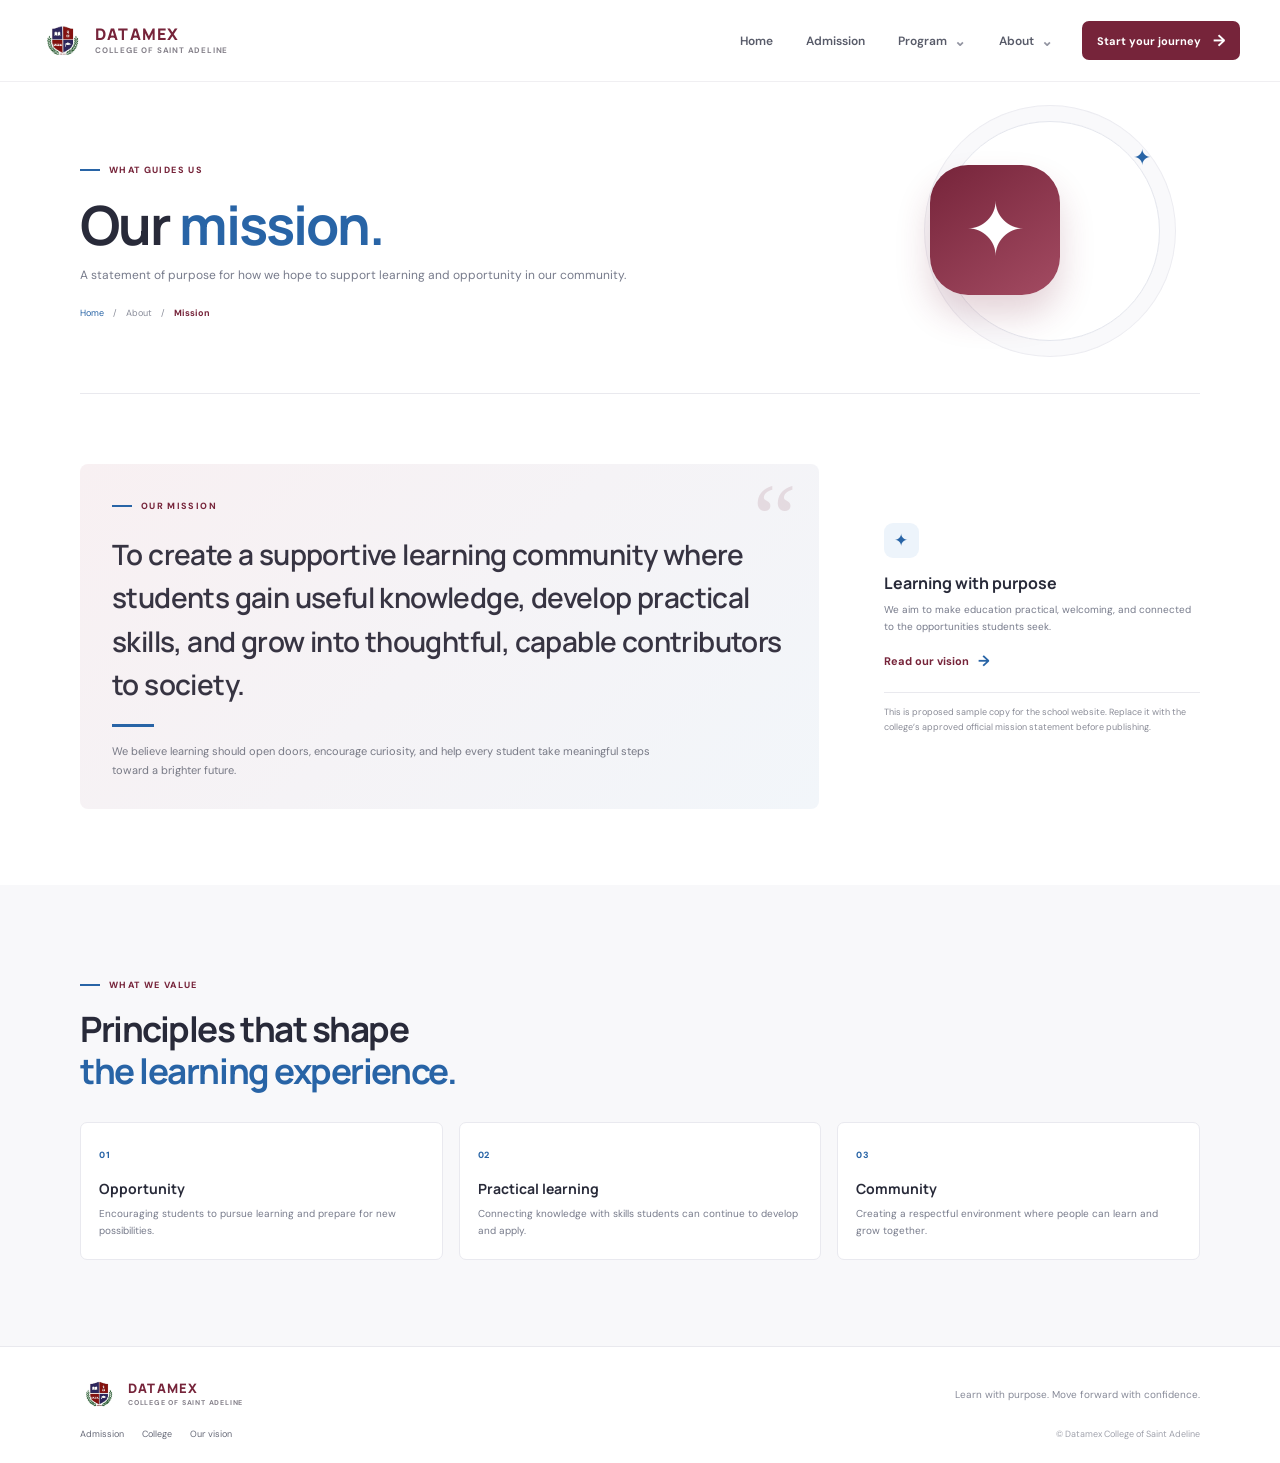
==== about-mission.html @ f723799e "Add initial website structure and navigation functionality" ====
<!DOCTYPE html>
<html lang="en">

<head>
  <meta charset="UTF-8">
  <meta name="viewport" content="width=device-width, initial-scale=1.0">
  <meta name="theme-color" content="#76243a">
  <meta name="description" content="Read the mission of Datamex College of Saint Adeline.">
  <title>Our Mission | Datamex College of Saint Adeline</title>
  <link rel="stylesheet" href="assets/css/style.css">
  <script src="assets/js/script.js" defer></script>
</head>

<body data-page="mission">
  <a class="skip-link" href="#main">Skip to content</a>
  <header class="site-header">
    <div class="nav-wrap">
      <a class="brand" href="index.html" aria-label="Datamex College of Saint Adeline home"><img class="brand-logo"
          src="images/datamex-school-logo.png" alt=""><span
          class="brand-copy"><strong>DATAMEX</strong><small>COLLEGE OF SAINT ADELINE</small></span></a>
      <button class="menu-toggle" type="button" aria-expanded="false" aria-controls="primary-navigation"
        aria-label="Open navigation"><span></span><span></span><span></span></button>
      <nav class="primary-navigation" id="primary-navigation" aria-label="Main navigation">
        <a class="nav-item" data-nav="home" href="index.html">Home</a><a class="nav-item" data-nav="admission"
          href="admission.html">Admission</a>
        <div class="nav-dropdown"><button class="nav-item dropdown-toggle" type="button" aria-expanded="false"
            aria-controls="program-menu">Program <span class="caret">⌄</span></button>
          <div class="dropdown-menu" id="program-menu"><a data-nav="college" href="program-college.html">College</a><a
              data-nav="shs" href="program-shs.html">Senior High School</a></div>
        </div>
        <div class="nav-dropdown"><button class="nav-item dropdown-toggle" type="button" aria-expanded="false"
            aria-controls="about-menu">About <span class="caret">⌄</span></button>
          <div class="dropdown-menu" id="about-menu"><a data-nav="mission" href="about-mission.html">Mission</a><a
              data-nav="vision" href="about-vision.html">Vision</a></div>
        </div>
        <a class="nav-cta" href="admission.html">Start your journey <span>→</span></a>
      </nav>
    </div>
  </header>
  <main id="main">
    <section class="page-hero page-width">
      <div class="page-hero-copy"><span class="eyebrow"><span class="eyebrow-line"></span> WHAT GUIDES US</span>
        <h1>Our <span>mission.</span></h1>
        <p>A statement of purpose for how we hope to support learning and opportunity in our community.</p>
        <div class="breadcrumb"><a
            href="index.html">Home</a><span>/</span><span>About</span><span>/</span><strong>Mission</strong></div>
      </div>
      <div class="page-hero-art mission-art" aria-hidden="true">
        <div class="art-ring"></div>
        <div class="mission-symbol">✦</div><i>✦</i>
      </div>
    </section>
    <section class="page-width statement-section">
      <div class="statement-card"><span class="statement-mark">“</span><span class="eyebrow"><span
            class="eyebrow-line"></span> OUR MISSION</span>
        <h2>To create a supportive learning community where students gain useful knowledge, develop practical skills,
          and grow into thoughtful, capable contributors to society.</h2>
        <div class="statement-rule"></div>
        <p>We believe learning should open doors, encourage curiosity, and help every student take meaningful steps
          toward a brighter future.</p>
      </div>
      <div class="statement-aside"><span class="aside-icon">✦</span>
        <h3>Learning with purpose</h3>
        <p>We aim to make education practical, welcoming, and connected to the opportunities students seek.</p><a
          class="text-link" href="about-vision.html">Read our vision <span>→</span></a>
        <p class="editor-note">This is proposed sample copy for the school website. Replace it with the college’s
          approved official mission statement before publishing.</p>
      </div>
    </section>
    <section class="values-section">
      <div class="page-width section-space">
        <div class="content-heading"><span class="eyebrow"><span class="eyebrow-line"></span> WHAT WE VALUE</span>
          <h2>Principles that shape<br><span>the learning experience.</span></h2>
        </div>
        <div class="values-grid">
          <article><span>01</span>
            <h3>Opportunity</h3>
            <p>Encouraging students to pursue learning and prepare for new possibilities.</p>
          </article>
          <article><span>02</span>
            <h3>Practical learning</h3>
            <p>Connecting knowledge with skills students can continue to develop and apply.</p>
          </article>
          <article><span>03</span>
            <h3>Community</h3>
            <p>Creating a respectful environment where people can learn and grow together.</p>
          </article>
        </div>
      </div>
    </section>
  </main>
  <footer class="site-footer">
    <div class="footer-inner page-width"><a class="brand footer-brand" href="index.html"><img class="brand-logo"
          src="images/datamex-school-logo.png" alt=""><span
          class="brand-copy"><strong>DATAMEX</strong><small>COLLEGE OF SAINT ADELINE</small></span></a>
      <p>Learn with purpose. Move forward with confidence.</p>
      <div class="footer-links"><a href="admission.html">Admission</a><a href="program-college.html">College</a><a
          href="about-vision.html">Our vision</a></div><small class="copyright">© <span data-current-year></span>
        Datamex College of Saint Adeline</small>
    </div>
  </footer>
</body>

</html>
---- assets/css/style.css ----
@import url('https://fonts.googleapis.com/css2?family=DM+Sans:wght@400;500;600;700&family=Manrope:wght@400;500;600;700;800&display=swap');

:root {
  --maroon: #76243a;
  --maroon-dark: #551a2b;
  --maroon-light: #f7edf0;
  --blue: #2864a6;
  --blue-dark: #1c4d81;
  --blue-light: #edf4fb;
  --ink: #282a39;
  --muted: #777b8b;
  --paper: #fff;
  --canvas: #f8f8fa;
  --line: #e9e9ee;
  --page-width: 1120px;
}

* { box-sizing: border-box; }
html { scroll-behavior: smooth; }
body { margin: 0; background: var(--paper); color: var(--ink); font-family: 'DM Sans', 'Segoe UI', sans-serif; font-size: 15px; -webkit-font-smoothing: antialiased; }
a { color: inherit; text-decoration: none; }
button { font: inherit; }
.page-width { width: min(var(--page-width), calc(100% - 64px)); margin-inline: auto; }
.skip-link { position: absolute; z-index: 20; top: 10px; left: 10px; padding: 10px 14px; transform: translateY(-150%); border-radius: 6px; background: #fff; color: var(--maroon); }
.skip-link:focus { transform: translateY(0); }

.site-header { position: relative; z-index: 10; height: 82px; border-bottom: 1px solid #f0eff2; background: #fff; }
.nav-wrap { display: flex; width: min(1200px, calc(100% - 64px)); height: 100%; align-items: center; justify-content: space-between; margin: 0 auto; }
.brand { display: inline-flex; flex: 0 0 auto; align-items: center; gap: 10px; }
.brand-logo { display: block; width: 45px; height: 45px; flex: 0 0 auto; border-radius: 50%; object-fit: contain; }
.brand-mark { display: grid; width: 40px; height: 40px; place-items: center; border-radius: 12px 12px 12px 4px; background: var(--maroon); color: #fff; font-family: 'Manrope', sans-serif; font-size: 23px; font-weight: 800; }
.brand-copy { display: grid; gap: 3px; color: var(--maroon); }
.brand-copy strong { font-family: 'Manrope', sans-serif; font-size: 16px; font-weight: 800; letter-spacing: 1.2px; line-height: 1; }
.brand-copy small { color: #85818a; font-size: 8px; font-weight: 700; letter-spacing: .8px; }
.primary-navigation { display: flex; height: 100%; align-items: center; gap: 7px; }
.nav-item { display: inline-flex; min-height: 40px; align-items: center; gap: 7px; padding: 0 13px; border: 0; border-radius: 7px; background: transparent; color: #585b69; font-size: 12px; font-weight: 600; cursor: pointer; }
.nav-item:hover, .nav-item.current { background: var(--maroon-light); color: var(--maroon); }
.nav-dropdown { position: relative; display: flex; height: 100%; align-items: center; }
.caret { color: #9294a1; font-size: 14px; transition: transform .18s ease; }
.nav-dropdown.is-open .caret { transform: rotate(180deg); }
.dropdown-menu { position: absolute; top: calc(100% - 9px); left: 0; display: none; width: 205px; padding: 7px; border: 1px solid var(--line); border-radius: 9px; background: #fff; box-shadow: 0 14px 35px rgba(38, 35, 52, .13); }
.nav-dropdown.is-open .dropdown-menu { display: grid; }
.dropdown-menu a { padding: 11px 12px; border-radius: 6px; color: #555867; font-size: 12px; font-weight: 500; }
.dropdown-menu a:hover, .dropdown-menu a.current { background: var(--blue-light); color: var(--blue); }
.nav-cta { display: inline-flex; min-height: 39px; align-items: center; gap: 12px; margin-left: 9px; padding: 0 15px; border-radius: 7px; background: var(--maroon); color: #fff; font-size: 11px; font-weight: 700; transition: background .2s ease; }
.nav-cta:hover { background: var(--maroon-dark); }
.nav-cta span { font-size: 16px; }
.menu-toggle { display: none; }

.home-hero { position: relative; overflow: hidden; background: linear-gradient(110deg, #571b2c 0%, #702339 55%, #2864a6 150%); color: #fff; }
.hero-inner { position: relative; display: grid; min-height: 492px; grid-template-columns: 1.04fr .96fr; align-items: center; }
.hero-copy { position: relative; z-index: 2; padding: 58px 0 68px; }
.eyebrow { display: inline-flex; align-items: center; gap: 9px; color: var(--maroon); font-size: 9px; font-weight: 800; letter-spacing: 1.35px; }
.eyebrow-line { display: inline-block; width: 20px; height: 2px; background: var(--blue); }
.light-eyebrow { color: rgba(255,255,255,.8); }
.light-eyebrow .eyebrow-line { background: #d4a6b3; }
.hero-copy h1 { margin: 23px 0 16px; font-family: 'Manrope', sans-serif; font-size: clamp(44px, 6vw, 67px); font-weight: 700; letter-spacing: -3px; line-height: 1.04; }
.hero-copy h1 span { color: #c8dbee; }
.hero-copy > p { max-width: 450px; margin: 0; color: rgba(255,255,255,.77); font-size: 14px; line-height: 1.8; }
.hero-actions { display: flex; flex-wrap: wrap; gap: 11px; margin-top: 27px; }
.button { display: inline-flex; min-height: 44px; align-items: center; justify-content: center; gap: 10px; padding: 0 17px; border: 1px solid transparent; border-radius: 6px; font-size: 11px; font-weight: 700; transition: background .2s ease, border-color .2s ease, transform .2s ease; }
.button:hover { transform: translateY(-1px); }
.button span { font-size: 15px; }
.button-light { background: #fff; color: var(--maroon); }
.button-light:hover { background: #f5edf0; }
.button-outline { border-color: rgba(255,255,255,.45); color: #fff; }
.button-outline:hover { border-color: #fff; background: rgba(255,255,255,.08); }
.button-primary { background: var(--blue); color: #fff; }
.button-primary:hover { background: var(--blue-dark); }
.hero-footnote { display: flex; align-items: center; gap: 8px; margin-top: 38px; color: rgba(255,255,255,.64); font-size: 10px; }
.footnote-dot { width: 6px; height: 6px; border-radius: 50%; background: #a9cbe9; }
.hero-illustration { position: relative; display: flex; width: 100%; max-width: 550px; height: 380px; align-items: flex-end; justify-content: center; align-self: end; margin-left: auto; }
.hero-campus-illustration { display: block; width: 100%; height: 100%; max-height: none; border-radius: 12px; object-fit: cover; object-position: center bottom; }
.illustration-sun { position: absolute; top: 41px; right: 18%; width: 150px; height: 150px; border-radius: 50%; background: linear-gradient(145deg, #dce9f5, #92b7dc); box-shadow: 0 0 0 16px rgba(255,255,255,.06), 0 0 0 32px rgba(255,255,255,.035); }
.illustration-circle { position: absolute; top: 15px; right: 8%; width: 255px; height: 255px; border: 1px solid rgba(255,255,255,.23); border-radius: 50%; }
.illustration-star { position: absolute; z-index: 2; color: #dce9f5; }
.star-a { top: 51px; right: 8%; font-size: 22px; }
.star-b { top: 160px; right: 0; font-size: 29px; }
.illustration-building { position: absolute; z-index: 2; right: 11%; bottom: 38px; width: 290px; }
.building-roof { width: 0; height: 0; margin: 0 auto; border-right: 164px solid transparent; border-bottom: 80px solid #c5d8ea; border-left: 164px solid transparent; }
.building-body { display: grid; height: 135px; grid-template-columns: repeat(3, 1fr); gap: 16px; padding: 23px 30px 0; background: #f8f7f2; }
.building-body span { height: 50px; border: 5px solid #326493; border-bottom-width: 8px; background: #d6e5f1; }
.building-door { position: absolute; bottom: 0; left: calc(50% - 23px); width: 46px; height: 64px; border: 5px solid #76243a; border-bottom: 0; border-radius: 22px 22px 0 0; background: #bdcfdf; }
.illustration-ground { position: absolute; right: -5%; bottom: 0; width: 110%; height: 58px; border-radius: 50% 50% 0 0; background: linear-gradient(90deg, #356993, #4b7daf); }
.hero-shape { position: absolute; border: 1px solid rgba(255,255,255,.08); border-radius: 50%; }
.hero-shape-one { top: -175px; right: -95px; width: 430px; height: 430px; }
.hero-shape-two { bottom: -255px; left: 39%; width: 490px; height: 490px; }
.hero-bottom { position: relative; display: flex; min-height: 45px; align-items: center; justify-content: space-between; border-top: 1px solid rgba(255,255,255,.18); color: rgba(255,255,255,.62); font-size: 8px; font-weight: 700; letter-spacing: 1.05px; }
.hero-bottom i { padding-left: 7px; color: #c8dbee; font-size: 13px; font-style: normal; }

.section-space { padding-top: 86px; padding-bottom: 86px; }
.intro-section { display: grid; grid-template-columns: 1fr 1fr; align-items: center; gap: 70px; }
.section-heading h2, .section-topline h2, .content-heading h2 { margin: 17px 0 0; font-family: 'Manrope', sans-serif; font-size: clamp(29px, 3.5vw, 41px); font-weight: 700; letter-spacing: -1.45px; line-height: 1.2; }
.section-heading h2 span, .section-topline h2 span, .content-heading h2 span { color: var(--blue); }
.intro-copy { max-width: 465px; padding-top: 18px; }
.intro-copy p, .section-topline > p { color: var(--muted); font-size: 13px; line-height: 1.85; }
.text-link { display: inline-flex; align-items: center; gap: 9px; color: var(--maroon); font-size: 11px; font-weight: 700; }
.text-link span { color: var(--blue); font-size: 15px; transition: transform .2s ease; }
.text-link:hover span { transform: translateX(3px); }
.pathways-section { background: var(--canvas); }
.section-topline { display: flex; align-items: end; justify-content: space-between; gap: 35px; margin-bottom: 31px; }
.section-topline > p { max-width: 360px; margin: 0 0 5px; }
.pathway-grid { display: grid; grid-template-columns: 1fr 1fr; gap: 18px; }
.pathway-card { position: relative; min-height: 248px; overflow: hidden; padding: 23px 25px; border: 1px solid #ececf0; border-radius: 8px; background: #fff; transition: transform .2s ease, box-shadow .2s ease; }
.pathway-card:hover { transform: translateY(-3px); box-shadow: 0 15px 35px rgba(39,41,57,.08); }
.pathway-index { color: #898c99; font-size: 8px; font-weight: 800; letter-spacing: 1px; }
.pathway-icon { display: grid; width: 39px; height: 39px; margin-top: 21px; place-items: center; border-radius: 10px; background: var(--maroon-light); color: var(--maroon); font-size: 20px; }
.shs-card .pathway-icon { background: var(--blue-light); color: var(--blue); }
.pathway-card h3 { position: relative; z-index: 1; margin: 13px 0 7px; font-family: 'Manrope', sans-serif; font-size: 19px; }
.pathway-card p { position: relative; z-index: 1; max-width: 390px; margin: 0; color: var(--muted); font-size: 11px; line-height: 1.7; }
.pathway-link { position: relative; z-index: 1; display: inline-flex; gap: 10px; margin-top: 16px; color: var(--maroon); font-size: 10px; font-weight: 700; }
.pathway-link b { color: var(--blue); }
.card-decoration { position: absolute; right: 13px; bottom: -50px; color: rgba(118,36,58,.055); font-size: 180px; }
.shs-card .card-decoration { color: rgba(40,100,166,.065); }
.admission-banner { display: flex; align-items: center; justify-content: space-between; gap: 24px; margin-top: 74px; margin-bottom: 74px; padding: 30px 36px; border-radius: 9px; background: linear-gradient(105deg, var(--maroon-dark), var(--maroon)); color: #fff; }
.admission-banner h2, .shs-band h2 { margin: 12px 0 5px; font-family: 'Manrope', sans-serif; font-size: 24px; letter-spacing: -.6px; }
.admission-banner p, .shs-band p { margin: 0; color: rgba(255,255,255,.72); font-size: 11px; line-height: 1.6; }
.site-footer { border-top: 1px solid var(--line); background: #fff; }
.footer-inner { display: grid; grid-template-columns: 1fr 1fr; align-items: center; gap: 15px 25px; padding-top: 28px; padding-bottom: 23px; }
.footer-brand .brand-logo { width: 38px; height: 38px; }
.footer-brand .brand-copy strong { font-size: 13px; }
.footer-brand .brand-copy small { font-size: 7px; }
.footer-inner > p { margin: 0; color: #878a98; font-size: 10px; text-align: right; }
.footer-links { display: flex; flex-wrap: wrap; gap: 18px; }
.footer-links a { color: #676a78; font-size: 9px; }
.footer-links a:hover { color: var(--blue); }
.copyright { color: #a0a2ac; font-size: 9px; text-align: right; }

.page-hero { position: relative; display: flex; min-height: 312px; align-items: center; justify-content: space-between; overflow: hidden; border-bottom: 1px solid var(--line); }
.page-hero-copy { position: relative; z-index: 1; max-width: 630px; padding: 50px 0; }
.page-hero-copy h1 { margin: 18px 0 11px; font-family: 'Manrope', sans-serif; font-size: clamp(37px, 5vw, 54px); letter-spacing: -2px; line-height: 1.12; }
.page-hero-copy h1 span { color: var(--blue); }
.page-hero-copy > p { max-width: 555px; margin: 0; color: var(--muted); font-size: 12px; line-height: 1.8; }
.breadcrumb { display: flex; flex-wrap: wrap; align-items: center; gap: 9px; margin-top: 20px; color: #898c99; font-size: 9px; }
.breadcrumb a { color: var(--blue); }
.breadcrumb strong { color: var(--maroon); }
.page-hero-art { position: relative; flex: 0 0 300px; height: 265px; margin-right: 36px; }
.art-ring { position: absolute; top: 16px; right: 4px; width: 220px; height: 220px; border: 1px solid #e5e7ee; border-radius: 50%; box-shadow: 0 0 0 15px #f9f9fb, 0 0 0 16px #ececf1; }
.page-hero-art > i, .page-hero-art > em { position: absolute; z-index: 1; color: var(--blue); font-size: 22px; font-style: normal; }
.page-hero-art > i { top: 38px; right: 13px; }
.page-hero-art > em { right: 28px; bottom: 33px; color: var(--maroon); font-size: 25px; }
.admission-art .art-paper { position: absolute; z-index: 1; top: 53px; left: 79px; width: 124px; height: 155px; transform: rotate(-7deg); border: 1px solid #e7e8ed; border-radius: 6px; background: #fff; box-shadow: 0 15px 30px rgba(40,45,60,.11); }
.art-paper span { display: block; width: 72px; height: 5px; margin: 20px 0 0 18px; border-radius: 5px; background: #dce6f1; }
.art-paper span + span { width: 88px; margin-top: 12px; }
.art-paper span + span + span { width: 63px; margin-top: 12px; }
.art-paper b { position: absolute; right: 15px; bottom: 14px; display: grid; width: 30px; height: 30px; place-items: center; border-radius: 50%; background: var(--maroon-light); color: var(--maroon); font-size: 17px; }
.college-art .art-laptop { position: absolute; z-index: 1; top: 88px; left: 45px; width: 184px; height: 111px; border: 8px solid #364c68; border-radius: 8px 8px 4px 4px; background: linear-gradient(145deg, #eaf2fa, #cbdff0); box-shadow: 0 16px 25px rgba(36,65,98,.13); }
.art-laptop span { position: absolute; top: 20px; left: 22px; width: 62px; height: 7px; border-radius: 5px; background: var(--maroon); }
.art-laptop::before, .art-laptop::after { position: absolute; top: 39px; left: 22px; width: 110px; height: 5px; border-radius: 5px; background: #9bb9d5; content: ''; }
.art-laptop::after { top: 54px; width: 77px; }
.art-laptop b { position: absolute; bottom: -17px; left: -17px; width: 184px; height: 10px; border-radius: 2px 2px 9px 9px; background: #607c9b; }
.college-art > i { top: 57px; right: 38px; color: var(--maroon); font-size: 34px; }
.shs-art .art-book { position: absolute; z-index: 1; top: 103px; left: 66px; display: flex; width: 140px; height: 88px; transform: rotate(-8deg); }
.art-book span { width: 50%; border: 1px solid #d6dce5; background: #fff; box-shadow: 0 12px 22px rgba(37,44,60,.1); }
.art-book span:first-child { border-radius: 9px 2px 3px 12px; }
.art-book span:last-child { border-radius: 2px 9px 12px 3px; }
.mission-art .mission-symbol { position: absolute; top: 60px; left: 66px; display: grid; width: 130px; height: 130px; place-items: center; border-radius: 38px; background: linear-gradient(145deg, var(--maroon), #a34b62); box-shadow: 0 20px 35px rgba(118,36,58,.2); color: #fff; font-size: 73px; }
.vision-art .vision-sun { position: absolute; z-index: 1; top: 61px; right: 49px; width: 96px; height: 96px; border-radius: 50%; background: #cfe0f0; }
.vision-art .vision-hill { position: absolute; z-index: 2; right: 17px; bottom: 37px; width: 200px; height: 79px; border-radius: 90% 90% 0 0; background: linear-gradient(120deg, #789dc3, var(--maroon)); transform: rotate(-8deg); }

.content-section { padding-top: 68px; padding-bottom: 73px; }
.content-heading { max-width: 620px; margin-bottom: 30px; }
.content-heading h2 { font-size: 35px; }
.content-heading > p { max-width: 575px; margin: 12px 0 0; color: var(--muted); font-size: 12px; line-height: 1.8; }
.steps-grid { display: grid; grid-template-columns: repeat(4, 1fr); gap: 12px; }
.step-card { min-height: 194px; padding: 19px 17px; border: 1px solid var(--line); border-radius: 7px; background: #fff; }
.step-card > span { color: var(--blue); font-family: 'Manrope', sans-serif; font-size: 20px; font-weight: 700; }
.step-card h3 { margin: 22px 0 8px; font-family: 'Manrope', sans-serif; font-size: 13px; }
.step-card p { margin: 0; color: var(--muted); font-size: 10px; line-height: 1.7; }
.requirements-section, .curriculum-section, .values-section { background: var(--canvas); }
.requirements-layout { display: grid; grid-template-columns: .8fr 1.2fr; align-items: center; gap: 70px; padding-top: 70px; padding-bottom: 70px; }
.requirements-layout h2 { margin: 17px 0 12px; font-family: 'Manrope', sans-serif; font-size: 36px; letter-spacing: -1.2px; line-height: 1.2; }
.requirements-layout h2 span { color: var(--blue); }
.requirements-layout > div:first-child > p { margin: 0 0 18px; color: var(--muted); font-size: 11px; line-height: 1.8; }
.requirements-card { padding: 25px; border: 1px solid #ececf0; border-radius: 8px; background: #fff; }
.requirements-card h3 { margin: 0 0 17px; font-family: 'Manrope', sans-serif; font-size: 16px; }
.requirements-card ul { display: grid; gap: 13px; margin: 0; padding: 0; list-style: none; }
.requirements-card li { display: flex; align-items: flex-start; gap: 10px; color: #636675; font-size: 10px; line-height: 1.5; }
.requirements-card li span { display: grid; flex: 0 0 18px; width: 18px; height: 18px; place-items: center; border-radius: 50%; background: var(--blue-light); color: var(--blue); font-size: 10px; font-weight: 700; }
.requirements-card > p { margin: 17px 0 0; padding-top: 13px; border-top: 1px solid var(--line); color: #8b8d98; font-size: 9px; line-height: 1.6; }
.info-callout { display: flex; align-items: center; gap: 16px; margin-top: 45px; margin-bottom: 54px; padding: 20px 23px; border: 1px solid #e7eaf0; border-radius: 8px; background: #fff; }
.callout-icon { display: grid; flex: 0 0 31px; width: 31px; height: 31px; place-items: center; border-radius: 50%; background: var(--blue-light); color: var(--blue); font-family: 'Manrope', sans-serif; font-size: 15px; font-weight: 700; }
.info-callout > div { flex: 1; }
.info-callout h2 { margin: 0 0 4px; font-family: 'Manrope', sans-serif; font-size: 14px; }
.info-callout p { margin: 0; color: var(--muted); font-size: 10px; line-height: 1.6; }

.program-feature { display: grid; min-height: 300px; grid-template-columns: 1.3fr .7fr; overflow: hidden; border-radius: 9px; background: var(--maroon); color: #fff; }
.program-feature-copy { padding: 33px 38px; }
.program-label { color: #e2bac4; font-size: 8px; font-weight: 800; letter-spacing: 1.2px; }
.program-feature h2 { margin: 15px 0 11px; font-family: 'Manrope', sans-serif; font-size: 32px; letter-spacing: -1px; line-height: 1.2; }
.program-feature h2 span { color: #c7dbed; }
.program-feature-copy p { max-width: 480px; margin: 0 0 19px; color: rgba(255,255,255,.77); font-size: 11px; line-height: 1.8; }
.program-feature-side { position: relative; display: flex; flex-direction: column; align-items: flex-start; justify-content: center; overflow: hidden; padding: 30px; background: var(--blue); }
.program-feature-side::after { position: absolute; right: -88px; bottom: -126px; width: 290px; height: 290px; border: 1px solid rgba(255,255,255,.2); border-radius: 50%; box-shadow: 0 0 0 19px rgba(255,255,255,.04), 0 0 0 39px rgba(255,255,255,.04); content: ''; }
.side-symbol { z-index: 1; display: grid; width: 53px; height: 53px; place-items: center; border: 1px solid rgba(255,255,255,.35); border-radius: 13px; font-size: 28px; }
.program-feature-side strong { z-index: 1; margin-top: 13px; font-family: 'Manrope', sans-serif; font-size: 30px; }
.program-feature-side small, .side-note { z-index: 1; color: rgba(255,255,255,.75); font-size: 9px; line-height: 1.5; }
.side-note { max-width: 155px; margin-top: 16px; }
.course-layout { display: grid; grid-template-columns: 1fr 1fr; gap: 17px; }
.course-card { padding: 22px; border: 1px solid #e9e9ef; border-radius: 8px; background: #fff; }
.course-card-heading { display: flex; flex-wrap: wrap; justify-content: space-between; gap: 8px; padding-bottom: 14px; border-bottom: 1px solid var(--line); color: var(--maroon); font-size: 8px; font-weight: 800; letter-spacing: .75px; }
.course-card-heading span:last-child { color: #8d8f9c; font-size: 8px; font-weight: 600; letter-spacing: 0; }
.course-list { display: grid; gap: 0; margin: 0; padding: 0; list-style: none; }
.course-list li { display: flex; min-height: 48px; align-items: center; gap: 12px; border-bottom: 1px solid #f0f0f3; color: #555866; font-size: 10px; }
.course-list li:last-child { border-bottom: 0; }
.course-list li > span { color: var(--blue); font-family: 'Manrope', sans-serif; font-size: 10px; font-weight: 700; }
.course-list li > div { display: grid; gap: 3px; }
.course-list li small { color: #9698a3; font-size: 8px; }
.schedule-section { padding-top: 67px; }
.timetable-grid { display: grid; grid-template-columns: 1fr 1fr; gap: 16px; }
.timetable-card { padding: 21px; border: 1px solid var(--line); border-radius: 8px; background: #fff; }
.timetable-heading { display: flex; flex-wrap: wrap; justify-content: space-between; gap: 7px; padding-bottom: 14px; border-bottom: 1px solid var(--line); }
.timetable-heading span { color: var(--maroon); font-size: 9px; font-weight: 800; letter-spacing: .9px; }
.timetable-heading strong { color: var(--blue); font-size: 9px; }
.timetable-card ol { display: grid; gap: 0; margin: 0; padding: 0; list-style: none; }
.timetable-card li { display: grid; grid-template-columns: 122px 1fr; gap: 11px; padding: 13px 0; border-bottom: 1px solid #f1f1f4; }
.timetable-card li:last-child { border-bottom: 0; }
.timetable-card time { color: #858895; font-size: 9px; }
.timetable-card li span { color: #4f5261; font-size: 9px; font-weight: 600; line-height: 1.55; }
.info-callout + .site-footer { margin-top: 0; }

.strand-grid { display: grid; grid-template-columns: repeat(2, 1fr); gap: 14px; }
.strand-card { min-height: 177px; padding: 20px; border: 1px solid var(--line); border-radius: 7px; background: #fff; }
.strand-code { display: inline-flex; min-width: 48px; min-height: 26px; align-items: center; justify-content: center; padding: 0 8px; border-radius: 4px; background: var(--maroon-light); color: var(--maroon); font-size: 9px; font-weight: 800; letter-spacing: .6px; }
.blue-code { background: var(--blue-light); color: var(--blue); }
.strand-card h3 { margin: 14px 0 6px; font-family: 'Manrope', sans-serif; font-size: 14px; }
.strand-card p { margin: 0; color: var(--muted); font-size: 10px; line-height: 1.7; }
.notice-line { display: flex; align-items: flex-start; gap: 9px; margin: 18px 0 0; padding: 12px 14px; border-radius: 5px; background: #f7f7f9; color: #777a87; font-size: 9px; line-height: 1.6; }
.notice-line span { color: var(--maroon); font-size: 12px; font-weight: 800; }
.shs-band { background: var(--blue); color: #fff; }
.shs-band-inner { display: flex; align-items: center; justify-content: space-between; gap: 24px; padding-top: 40px; padding-bottom: 40px; }
.shs-band h2 { font-size: 22px; }
.shs-band p { max-width: 520px; }

.statement-section { display: grid; grid-template-columns: 1.4fr .6fr; gap: 65px; padding-top: 70px; padding-bottom: 76px; }
.statement-card { position: relative; padding: 28px 32px 29px; border-radius: 8px; background: linear-gradient(135deg, #f8f0f2, #f2f6fa); }
.statement-mark { position: absolute; top: 5px; right: 22px; color: rgba(118,36,58,.12); font-family: Georgia, serif; font-size: 98px; line-height: 1; }
.statement-card h2 { position: relative; max-width: 700px; margin: 21px 0 17px; color: #373442; font-family: 'Manrope', sans-serif; font-size: clamp(20px, 2.5vw, 28px); font-weight: 600; letter-spacing: -.6px; line-height: 1.55; }
.statement-rule { width: 42px; height: 3px; background: var(--blue); }
.statement-card > p { max-width: 570px; margin: 15px 0 0; color: #777985; font-size: 11px; line-height: 1.75; }
.statement-aside { align-self: center; padding: 10px 0; }
.aside-icon { display: grid; width: 35px; height: 35px; place-items: center; border-radius: 9px; background: var(--blue-light); color: var(--blue); font-size: 17px; }
.statement-aside h3 { margin: 14px 0 7px; font-family: 'Manrope', sans-serif; font-size: 16px; }
.statement-aside > p { margin: 0 0 15px; color: var(--muted); font-size: 10px; line-height: 1.7; }
.statement-aside .editor-note { margin-top: 21px; padding-top: 12px; border-top: 1px solid var(--line); color: #8a8c97; font-size: 9px; }
.vision-statement { background: linear-gradient(135deg, #eef4fa, #f8f1f3); }
.vision-statement .statement-mark { color: rgba(40,100,166,.13); }
.vision-statement .statement-rule { background: var(--maroon); }
.values-grid { display: grid; grid-template-columns: repeat(3, 1fr); gap: 16px; margin-top: 29px; }
.values-grid article { padding: 20px 18px; border: 1px solid #e9e9ef; border-radius: 7px; background: #fff; }
.values-grid article > span { color: var(--blue); font-size: 9px; font-weight: 800; letter-spacing: .7px; }
.values-grid h3 { margin: 16px 0 7px; font-family: 'Manrope', sans-serif; font-size: 14px; }
.values-grid p { margin: 0; color: var(--muted); font-size: 10px; line-height: 1.7; }

@media (min-width: 1400px) {
  .hero-inner { min-height: 535px; }
  .hero-illustration { height: 425px; }
}

@media (max-width: 900px) {
  .nav-wrap { width: min(var(--page-width), calc(100% - 40px)); }
  .primary-navigation { gap: 0; }
  .nav-item { padding: 0 9px; }
  .nav-cta { margin-left: 4px; padding: 0 11px; }
  .hero-inner { grid-template-columns: .9fr 1.1fr; }
  .hero-illustration { min-width: 0; transform: none; }
  .requirements-layout { gap: 38px; }
  .statement-section { gap: 35px; }
}

@media (max-width: 700px) {
  .page-width { width: calc(100% - 38px); }
  .site-header { height: 70px; }
  .nav-wrap { width: calc(100% - 38px); }
  .brand-mark { width: 35px; height: 35px; font-size: 20px; }
  .brand-logo { width: 39px; height: 39px; }
  .brand-copy strong { font-size: 14px; }
  .brand-copy small { font-size: 7px; }
  .menu-toggle { display: grid; width: 39px; height: 39px; align-content: center; justify-items: center; gap: 5px; border: 1px solid var(--line); border-radius: 6px; background: #fff; cursor: pointer; }
  .menu-toggle span { width: 17px; height: 2px; border-radius: 2px; background: var(--maroon); transition: transform .18s ease, opacity .18s ease; }
  .menu-toggle[aria-expanded="true"] span:first-child { transform: translateY(7px) rotate(45deg); }
  .menu-toggle[aria-expanded="true"] span:nth-child(2) { opacity: 0; }
  .menu-toggle[aria-expanded="true"] span:last-child { transform: translateY(-7px) rotate(-45deg); }
  .primary-navigation { position: absolute; top: 69px; right: 0; left: 0; display: none; height: auto; align-items: stretch; padding: 10px 19px 17px; border-bottom: 1px solid var(--line); background: #fff; box-shadow: 0 16px 24px rgba(38,35,52,.09); }
  .primary-navigation.is-open { display: flex; flex-direction: column; }
  .nav-item { width: 100%; min-height: 43px; justify-content: space-between; padding: 0 12px; text-align: left; }
  .nav-dropdown { display: flex; height: auto; flex-direction: column; align-items: stretch; }
  .dropdown-menu { position: static; width: 100%; padding: 2px 0 5px 13px; border: 0; border-radius: 0; background: #fff; box-shadow: none; }
  .dropdown-menu a { padding: 10px 12px; }
  .nav-cta { min-height: 42px; justify-content: center; margin: 9px 0 0; }
  .hero-inner { min-height: auto; grid-template-columns: 1fr; }
  .hero-copy { padding: 50px 0 26px; }
  .hero-copy h1 { font-size: clamp(43px, 12vw, 60px); }
  .hero-copy > p { max-width: 500px; font-size: 12px; }
  .hero-footnote { margin-top: 25px; }
  .hero-illustration { width: 100%; max-width: 100%; height: 280px; justify-self: center; margin: 30px 0 0; }
  .hero-bottom { min-height: 42px; font-size: 7px; letter-spacing: .6px; }
  .section-space { padding-top: 57px; padding-bottom: 57px; }
  .intro-section { grid-template-columns: 1fr; gap: 14px; }
  .intro-copy { padding-top: 0; }
  .section-topline { align-items: flex-start; flex-direction: column; gap: 13px; }
  .section-topline > p { max-width: 100%; margin: 0; }
  .pathway-grid { grid-template-columns: 1fr; gap: 12px; }
  .pathway-card { min-height: 220px; }
  .admission-banner { align-items: flex-start; flex-direction: column; margin-top: 48px; margin-bottom: 48px; padding: 23px 20px; }
  .admission-banner h2 { font-size: 21px; }
  .footer-inner { grid-template-columns: 1fr; gap: 12px; padding-top: 23px; }
  .footer-inner > p, .copyright { text-align: left; }
  .footer-links { gap: 14px; }
  .page-hero { min-height: 275px; }
  .page-hero-copy { padding: 42px 0; }
  .page-hero-art { position: absolute; right: -83px; bottom: -62px; opacity: .28; transform: scale(.78); transform-origin: right bottom; }
  .page-hero-copy { max-width: 100%; }
  .page-hero-copy > p { max-width: 480px; }
  .content-section { padding-top: 51px; padding-bottom: 54px; }
  .content-heading h2, .section-heading h2, .section-topline h2 { font-size: 30px; }
  .steps-grid { grid-template-columns: repeat(2, 1fr); }
  .step-card { min-height: 175px; padding: 16px 13px; }
  .step-card h3 { margin-top: 17px; }
  .requirements-layout { grid-template-columns: 1fr; gap: 24px; padding-top: 51px; padding-bottom: 51px; }
  .requirements-layout h2 { font-size: 31px; }
  .info-callout { flex-wrap: wrap; margin-top: 31px; margin-bottom: 36px; padding: 16px; }
  .info-callout > div { flex-basis: calc(100% - 50px); }
  .info-callout .button { margin-left: 47px; }
  .program-feature { grid-template-columns: 1fr; }
  .program-feature-copy { padding: 26px 22px; }
  .program-feature h2 { font-size: 28px; }
  .program-feature-side { min-height: 190px; padding: 21px 23px; }
  .side-symbol { width: 43px; height: 43px; font-size: 22px; }
  .program-feature-side strong { margin-top: 7px; font-size: 23px; }
  .side-note { position: absolute; right: 22px; bottom: 27px; max-width: 135px; }
  .course-layout, .timetable-grid { grid-template-columns: 1fr; }
  .course-card { padding: 17px; }
  .timetable-card { padding: 17px; }
  .timetable-card li { grid-template-columns: 112px 1fr; }
  .shs-band-inner { align-items: flex-start; flex-direction: column; padding-top: 32px; padding-bottom: 32px; }
  .strand-grid { grid-template-columns: 1fr; gap: 10px; }
  .strand-card { min-height: auto; }
  .statement-section { grid-template-columns: 1fr; gap: 25px; padding-top: 49px; padding-bottom: 52px; }
  .statement-card { padding: 23px 19px; }
  .statement-card h2 { font-size: 21px; }
  .statement-aside { padding: 0 3px; }
  .values-grid { grid-template-columns: 1fr; gap: 10px; }
  .values-grid article { padding: 16px; }
  .values-grid h3 { margin-top: 10px; }
}

@media (min-width: 701px) and (max-width: 768px) {
  .hero-inner { grid-template-columns: 1fr; }
  .hero-copy { padding: 40px 0 15px; }
  .hero-illustration { width: 100%; max-width: 100%; height: 280px; margin-top: 30px; }
}

@media (max-width: 380px) {
  .page-width, .nav-wrap { width: calc(100% - 30px); }
  .brand { gap: 7px; }
  .brand-copy strong { font-size: 12px; }
  .brand-copy small { font-size: 6px; }
  .hero-bottom { font-size: 6px; }
  .hero-illustration { transform: none; }
  .steps-grid { grid-template-columns: 1fr; }
  .step-card { min-height: 145px; }
  .timetable-card li { grid-template-columns: 1fr; gap: 4px; }
}

@media (prefers-reduced-motion: reduce) {
  *, *::before, *::after { scroll-behavior: auto !important; transition-duration: .01ms !important; }
}
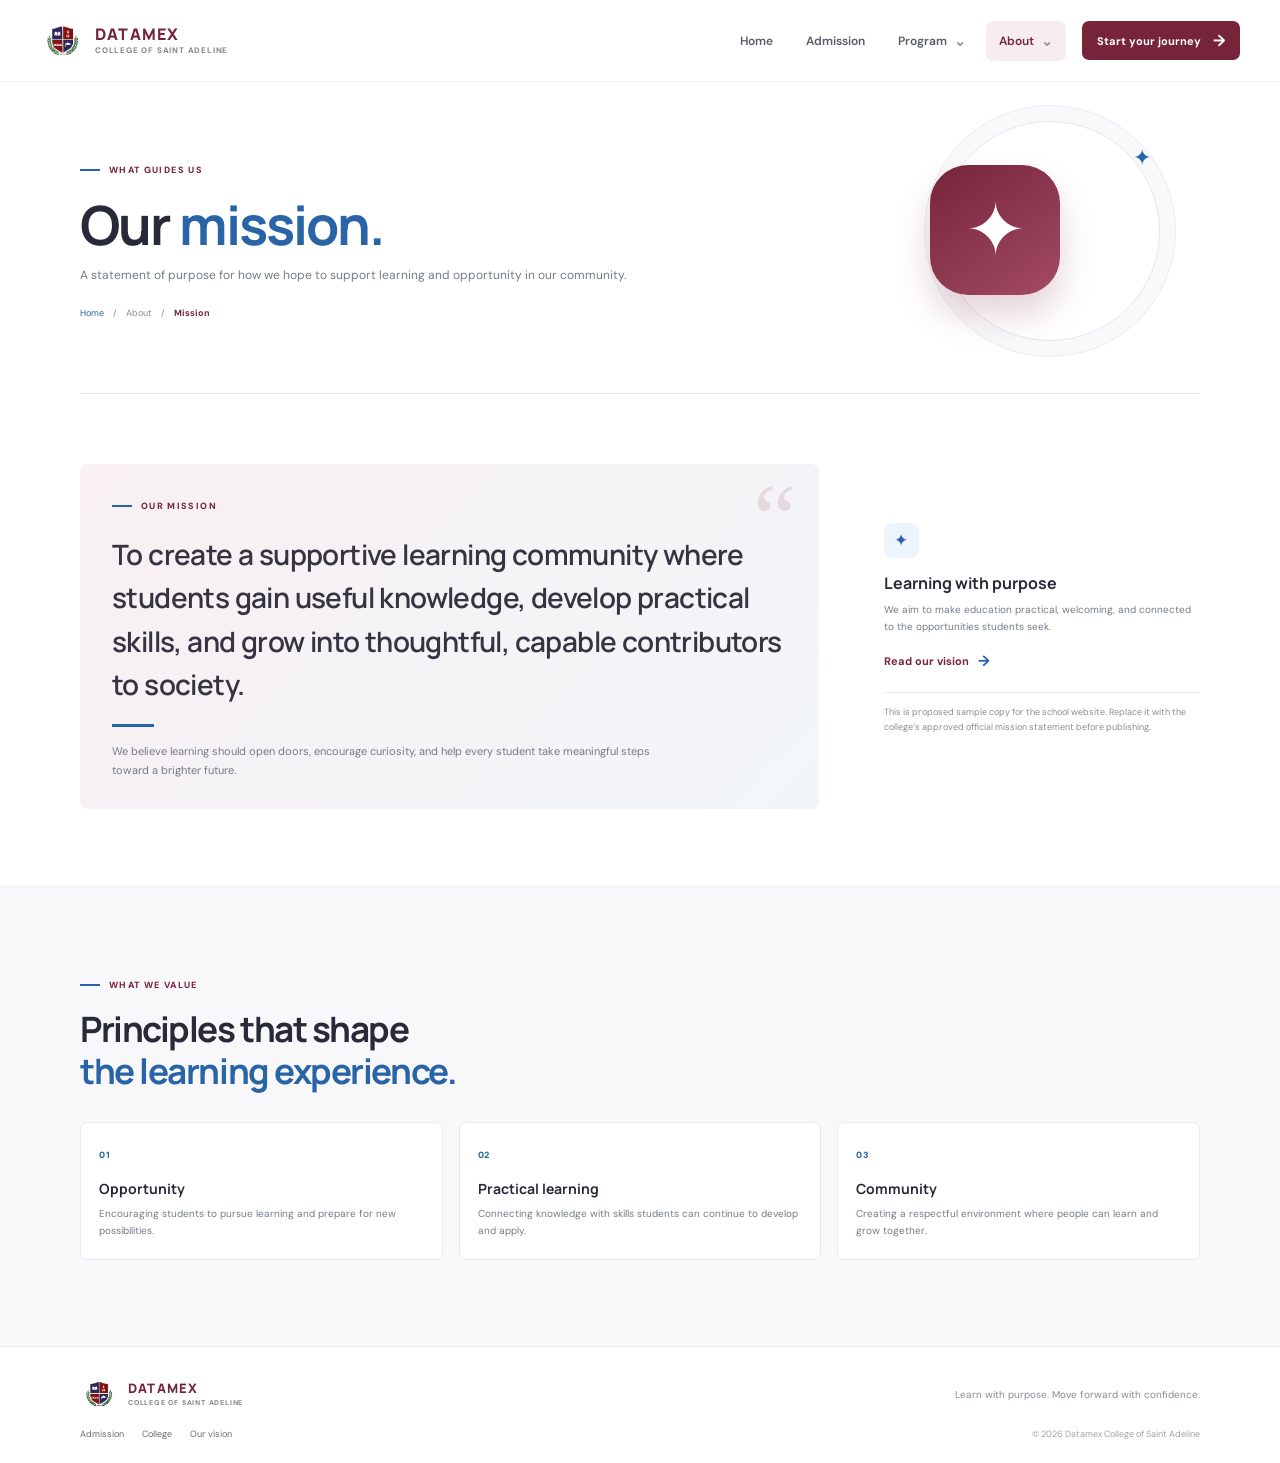
==== commit d777e2ee: "Refactor code structure for improved readability and maintainability" ====
--- a/about-mission.html
+++ b/about-mission.html
@@ -8,7 +8,7 @@
   <meta name="description" content="Read the mission of Datamex College of Saint Adeline.">
   <title>Our Mission | Datamex College of Saint Adeline</title>
   <link rel="stylesheet" href="assets/css/style.css">
-  <script src="assets/js/script.js" defer></script>
+  <script src="js/script.js" defer></script>
 </head>
 
 <body data-page="mission">
--- a/assets/css/style.css
+++ b/assets/css/style.css
@@ -15,354 +15,2160 @@
   --page-width: 1120px;
 }
 
-* { box-sizing: border-box; }
-html { scroll-behavior: smooth; }
-body { margin: 0; background: var(--paper); color: var(--ink); font-family: 'DM Sans', 'Segoe UI', sans-serif; font-size: 15px; -webkit-font-smoothing: antialiased; }
-a { color: inherit; text-decoration: none; }
-button { font: inherit; }
-.page-width { width: min(var(--page-width), calc(100% - 64px)); margin-inline: auto; }
-.skip-link { position: absolute; z-index: 20; top: 10px; left: 10px; padding: 10px 14px; transform: translateY(-150%); border-radius: 6px; background: #fff; color: var(--maroon); }
-.skip-link:focus { transform: translateY(0); }
-
-.site-header { position: relative; z-index: 10; height: 82px; border-bottom: 1px solid #f0eff2; background: #fff; }
-.nav-wrap { display: flex; width: min(1200px, calc(100% - 64px)); height: 100%; align-items: center; justify-content: space-between; margin: 0 auto; }
-.brand { display: inline-flex; flex: 0 0 auto; align-items: center; gap: 10px; }
-.brand-logo { display: block; width: 45px; height: 45px; flex: 0 0 auto; border-radius: 50%; object-fit: contain; }
-.brand-mark { display: grid; width: 40px; height: 40px; place-items: center; border-radius: 12px 12px 12px 4px; background: var(--maroon); color: #fff; font-family: 'Manrope', sans-serif; font-size: 23px; font-weight: 800; }
-.brand-copy { display: grid; gap: 3px; color: var(--maroon); }
-.brand-copy strong { font-family: 'Manrope', sans-serif; font-size: 16px; font-weight: 800; letter-spacing: 1.2px; line-height: 1; }
-.brand-copy small { color: #85818a; font-size: 8px; font-weight: 700; letter-spacing: .8px; }
-.primary-navigation { display: flex; height: 100%; align-items: center; gap: 7px; }
-.nav-item { display: inline-flex; min-height: 40px; align-items: center; gap: 7px; padding: 0 13px; border: 0; border-radius: 7px; background: transparent; color: #585b69; font-size: 12px; font-weight: 600; cursor: pointer; }
-.nav-item:hover, .nav-item.current { background: var(--maroon-light); color: var(--maroon); }
-.nav-dropdown { position: relative; display: flex; height: 100%; align-items: center; }
-.caret { color: #9294a1; font-size: 14px; transition: transform .18s ease; }
-.nav-dropdown.is-open .caret { transform: rotate(180deg); }
-.dropdown-menu { position: absolute; top: calc(100% - 9px); left: 0; display: none; width: 205px; padding: 7px; border: 1px solid var(--line); border-radius: 9px; background: #fff; box-shadow: 0 14px 35px rgba(38, 35, 52, .13); }
-.nav-dropdown.is-open .dropdown-menu { display: grid; }
-.dropdown-menu a { padding: 11px 12px; border-radius: 6px; color: #555867; font-size: 12px; font-weight: 500; }
-.dropdown-menu a:hover, .dropdown-menu a.current { background: var(--blue-light); color: var(--blue); }
-.nav-cta { display: inline-flex; min-height: 39px; align-items: center; gap: 12px; margin-left: 9px; padding: 0 15px; border-radius: 7px; background: var(--maroon); color: #fff; font-size: 11px; font-weight: 700; transition: background .2s ease; }
-.nav-cta:hover { background: var(--maroon-dark); }
-.nav-cta span { font-size: 16px; }
-.menu-toggle { display: none; }
-
-.home-hero { position: relative; overflow: hidden; background: linear-gradient(110deg, #571b2c 0%, #702339 55%, #2864a6 150%); color: #fff; }
-.hero-inner { position: relative; display: grid; min-height: 492px; grid-template-columns: 1.04fr .96fr; align-items: center; }
-.hero-copy { position: relative; z-index: 2; padding: 58px 0 68px; }
-.eyebrow { display: inline-flex; align-items: center; gap: 9px; color: var(--maroon); font-size: 9px; font-weight: 800; letter-spacing: 1.35px; }
-.eyebrow-line { display: inline-block; width: 20px; height: 2px; background: var(--blue); }
-.light-eyebrow { color: rgba(255,255,255,.8); }
-.light-eyebrow .eyebrow-line { background: #d4a6b3; }
-.hero-copy h1 { margin: 23px 0 16px; font-family: 'Manrope', sans-serif; font-size: clamp(44px, 6vw, 67px); font-weight: 700; letter-spacing: -3px; line-height: 1.04; }
-.hero-copy h1 span { color: #c8dbee; }
-.hero-copy > p { max-width: 450px; margin: 0; color: rgba(255,255,255,.77); font-size: 14px; line-height: 1.8; }
-.hero-actions { display: flex; flex-wrap: wrap; gap: 11px; margin-top: 27px; }
-.button { display: inline-flex; min-height: 44px; align-items: center; justify-content: center; gap: 10px; padding: 0 17px; border: 1px solid transparent; border-radius: 6px; font-size: 11px; font-weight: 700; transition: background .2s ease, border-color .2s ease, transform .2s ease; }
-.button:hover { transform: translateY(-1px); }
-.button span { font-size: 15px; }
-.button-light { background: #fff; color: var(--maroon); }
-.button-light:hover { background: #f5edf0; }
-.button-outline { border-color: rgba(255,255,255,.45); color: #fff; }
-.button-outline:hover { border-color: #fff; background: rgba(255,255,255,.08); }
-.button-primary { background: var(--blue); color: #fff; }
-.button-primary:hover { background: var(--blue-dark); }
-.hero-footnote { display: flex; align-items: center; gap: 8px; margin-top: 38px; color: rgba(255,255,255,.64); font-size: 10px; }
-.footnote-dot { width: 6px; height: 6px; border-radius: 50%; background: #a9cbe9; }
-.hero-illustration { position: relative; display: flex; width: 100%; max-width: 550px; height: 380px; align-items: flex-end; justify-content: center; align-self: end; margin-left: auto; }
-.hero-campus-illustration { display: block; width: 100%; height: 100%; max-height: none; border-radius: 12px; object-fit: cover; object-position: center bottom; }
-.illustration-sun { position: absolute; top: 41px; right: 18%; width: 150px; height: 150px; border-radius: 50%; background: linear-gradient(145deg, #dce9f5, #92b7dc); box-shadow: 0 0 0 16px rgba(255,255,255,.06), 0 0 0 32px rgba(255,255,255,.035); }
-.illustration-circle { position: absolute; top: 15px; right: 8%; width: 255px; height: 255px; border: 1px solid rgba(255,255,255,.23); border-radius: 50%; }
-.illustration-star { position: absolute; z-index: 2; color: #dce9f5; }
-.star-a { top: 51px; right: 8%; font-size: 22px; }
-.star-b { top: 160px; right: 0; font-size: 29px; }
-.illustration-building { position: absolute; z-index: 2; right: 11%; bottom: 38px; width: 290px; }
-.building-roof { width: 0; height: 0; margin: 0 auto; border-right: 164px solid transparent; border-bottom: 80px solid #c5d8ea; border-left: 164px solid transparent; }
-.building-body { display: grid; height: 135px; grid-template-columns: repeat(3, 1fr); gap: 16px; padding: 23px 30px 0; background: #f8f7f2; }
-.building-body span { height: 50px; border: 5px solid #326493; border-bottom-width: 8px; background: #d6e5f1; }
-.building-door { position: absolute; bottom: 0; left: calc(50% - 23px); width: 46px; height: 64px; border: 5px solid #76243a; border-bottom: 0; border-radius: 22px 22px 0 0; background: #bdcfdf; }
-.illustration-ground { position: absolute; right: -5%; bottom: 0; width: 110%; height: 58px; border-radius: 50% 50% 0 0; background: linear-gradient(90deg, #356993, #4b7daf); }
-.hero-shape { position: absolute; border: 1px solid rgba(255,255,255,.08); border-radius: 50%; }
-.hero-shape-one { top: -175px; right: -95px; width: 430px; height: 430px; }
-.hero-shape-two { bottom: -255px; left: 39%; width: 490px; height: 490px; }
-.hero-bottom { position: relative; display: flex; min-height: 45px; align-items: center; justify-content: space-between; border-top: 1px solid rgba(255,255,255,.18); color: rgba(255,255,255,.62); font-size: 8px; font-weight: 700; letter-spacing: 1.05px; }
-.hero-bottom i { padding-left: 7px; color: #c8dbee; font-size: 13px; font-style: normal; }
-
-.section-space { padding-top: 86px; padding-bottom: 86px; }
-.intro-section { display: grid; grid-template-columns: 1fr 1fr; align-items: center; gap: 70px; }
-.section-heading h2, .section-topline h2, .content-heading h2 { margin: 17px 0 0; font-family: 'Manrope', sans-serif; font-size: clamp(29px, 3.5vw, 41px); font-weight: 700; letter-spacing: -1.45px; line-height: 1.2; }
-.section-heading h2 span, .section-topline h2 span, .content-heading h2 span { color: var(--blue); }
-.intro-copy { max-width: 465px; padding-top: 18px; }
-.intro-copy p, .section-topline > p { color: var(--muted); font-size: 13px; line-height: 1.85; }
-.text-link { display: inline-flex; align-items: center; gap: 9px; color: var(--maroon); font-size: 11px; font-weight: 700; }
-.text-link span { color: var(--blue); font-size: 15px; transition: transform .2s ease; }
-.text-link:hover span { transform: translateX(3px); }
-.pathways-section { background: var(--canvas); }
-.section-topline { display: flex; align-items: end; justify-content: space-between; gap: 35px; margin-bottom: 31px; }
-.section-topline > p { max-width: 360px; margin: 0 0 5px; }
-.pathway-grid { display: grid; grid-template-columns: 1fr 1fr; gap: 18px; }
-.pathway-card { position: relative; min-height: 248px; overflow: hidden; padding: 23px 25px; border: 1px solid #ececf0; border-radius: 8px; background: #fff; transition: transform .2s ease, box-shadow .2s ease; }
-.pathway-card:hover { transform: translateY(-3px); box-shadow: 0 15px 35px rgba(39,41,57,.08); }
-.pathway-index { color: #898c99; font-size: 8px; font-weight: 800; letter-spacing: 1px; }
-.pathway-icon { display: grid; width: 39px; height: 39px; margin-top: 21px; place-items: center; border-radius: 10px; background: var(--maroon-light); color: var(--maroon); font-size: 20px; }
-.shs-card .pathway-icon { background: var(--blue-light); color: var(--blue); }
-.pathway-card h3 { position: relative; z-index: 1; margin: 13px 0 7px; font-family: 'Manrope', sans-serif; font-size: 19px; }
-.pathway-card p { position: relative; z-index: 1; max-width: 390px; margin: 0; color: var(--muted); font-size: 11px; line-height: 1.7; }
-.pathway-link { position: relative; z-index: 1; display: inline-flex; gap: 10px; margin-top: 16px; color: var(--maroon); font-size: 10px; font-weight: 700; }
-.pathway-link b { color: var(--blue); }
-.card-decoration { position: absolute; right: 13px; bottom: -50px; color: rgba(118,36,58,.055); font-size: 180px; }
-.shs-card .card-decoration { color: rgba(40,100,166,.065); }
-.admission-banner { display: flex; align-items: center; justify-content: space-between; gap: 24px; margin-top: 74px; margin-bottom: 74px; padding: 30px 36px; border-radius: 9px; background: linear-gradient(105deg, var(--maroon-dark), var(--maroon)); color: #fff; }
-.admission-banner h2, .shs-band h2 { margin: 12px 0 5px; font-family: 'Manrope', sans-serif; font-size: 24px; letter-spacing: -.6px; }
-.admission-banner p, .shs-band p { margin: 0; color: rgba(255,255,255,.72); font-size: 11px; line-height: 1.6; }
-.site-footer { border-top: 1px solid var(--line); background: #fff; }
-.footer-inner { display: grid; grid-template-columns: 1fr 1fr; align-items: center; gap: 15px 25px; padding-top: 28px; padding-bottom: 23px; }
-.footer-brand .brand-logo { width: 38px; height: 38px; }
-.footer-brand .brand-copy strong { font-size: 13px; }
-.footer-brand .brand-copy small { font-size: 7px; }
-.footer-inner > p { margin: 0; color: #878a98; font-size: 10px; text-align: right; }
-.footer-links { display: flex; flex-wrap: wrap; gap: 18px; }
-.footer-links a { color: #676a78; font-size: 9px; }
-.footer-links a:hover { color: var(--blue); }
-.copyright { color: #a0a2ac; font-size: 9px; text-align: right; }
-
-.page-hero { position: relative; display: flex; min-height: 312px; align-items: center; justify-content: space-between; overflow: hidden; border-bottom: 1px solid var(--line); }
-.page-hero-copy { position: relative; z-index: 1; max-width: 630px; padding: 50px 0; }
-.page-hero-copy h1 { margin: 18px 0 11px; font-family: 'Manrope', sans-serif; font-size: clamp(37px, 5vw, 54px); letter-spacing: -2px; line-height: 1.12; }
-.page-hero-copy h1 span { color: var(--blue); }
-.page-hero-copy > p { max-width: 555px; margin: 0; color: var(--muted); font-size: 12px; line-height: 1.8; }
-.breadcrumb { display: flex; flex-wrap: wrap; align-items: center; gap: 9px; margin-top: 20px; color: #898c99; font-size: 9px; }
-.breadcrumb a { color: var(--blue); }
-.breadcrumb strong { color: var(--maroon); }
-.page-hero-art { position: relative; flex: 0 0 300px; height: 265px; margin-right: 36px; }
-.art-ring { position: absolute; top: 16px; right: 4px; width: 220px; height: 220px; border: 1px solid #e5e7ee; border-radius: 50%; box-shadow: 0 0 0 15px #f9f9fb, 0 0 0 16px #ececf1; }
-.page-hero-art > i, .page-hero-art > em { position: absolute; z-index: 1; color: var(--blue); font-size: 22px; font-style: normal; }
-.page-hero-art > i { top: 38px; right: 13px; }
-.page-hero-art > em { right: 28px; bottom: 33px; color: var(--maroon); font-size: 25px; }
-.admission-art .art-paper { position: absolute; z-index: 1; top: 53px; left: 79px; width: 124px; height: 155px; transform: rotate(-7deg); border: 1px solid #e7e8ed; border-radius: 6px; background: #fff; box-shadow: 0 15px 30px rgba(40,45,60,.11); }
-.art-paper span { display: block; width: 72px; height: 5px; margin: 20px 0 0 18px; border-radius: 5px; background: #dce6f1; }
-.art-paper span + span { width: 88px; margin-top: 12px; }
-.art-paper span + span + span { width: 63px; margin-top: 12px; }
-.art-paper b { position: absolute; right: 15px; bottom: 14px; display: grid; width: 30px; height: 30px; place-items: center; border-radius: 50%; background: var(--maroon-light); color: var(--maroon); font-size: 17px; }
-.college-art .art-laptop { position: absolute; z-index: 1; top: 88px; left: 45px; width: 184px; height: 111px; border: 8px solid #364c68; border-radius: 8px 8px 4px 4px; background: linear-gradient(145deg, #eaf2fa, #cbdff0); box-shadow: 0 16px 25px rgba(36,65,98,.13); }
-.art-laptop span { position: absolute; top: 20px; left: 22px; width: 62px; height: 7px; border-radius: 5px; background: var(--maroon); }
-.art-laptop::before, .art-laptop::after { position: absolute; top: 39px; left: 22px; width: 110px; height: 5px; border-radius: 5px; background: #9bb9d5; content: ''; }
-.art-laptop::after { top: 54px; width: 77px; }
-.art-laptop b { position: absolute; bottom: -17px; left: -17px; width: 184px; height: 10px; border-radius: 2px 2px 9px 9px; background: #607c9b; }
-.college-art > i { top: 57px; right: 38px; color: var(--maroon); font-size: 34px; }
-.shs-art .art-book { position: absolute; z-index: 1; top: 103px; left: 66px; display: flex; width: 140px; height: 88px; transform: rotate(-8deg); }
-.art-book span { width: 50%; border: 1px solid #d6dce5; background: #fff; box-shadow: 0 12px 22px rgba(37,44,60,.1); }
-.art-book span:first-child { border-radius: 9px 2px 3px 12px; }
-.art-book span:last-child { border-radius: 2px 9px 12px 3px; }
-.mission-art .mission-symbol { position: absolute; top: 60px; left: 66px; display: grid; width: 130px; height: 130px; place-items: center; border-radius: 38px; background: linear-gradient(145deg, var(--maroon), #a34b62); box-shadow: 0 20px 35px rgba(118,36,58,.2); color: #fff; font-size: 73px; }
-.vision-art .vision-sun { position: absolute; z-index: 1; top: 61px; right: 49px; width: 96px; height: 96px; border-radius: 50%; background: #cfe0f0; }
-.vision-art .vision-hill { position: absolute; z-index: 2; right: 17px; bottom: 37px; width: 200px; height: 79px; border-radius: 90% 90% 0 0; background: linear-gradient(120deg, #789dc3, var(--maroon)); transform: rotate(-8deg); }
-
-.content-section { padding-top: 68px; padding-bottom: 73px; }
-.content-heading { max-width: 620px; margin-bottom: 30px; }
-.content-heading h2 { font-size: 35px; }
-.content-heading > p { max-width: 575px; margin: 12px 0 0; color: var(--muted); font-size: 12px; line-height: 1.8; }
-.steps-grid { display: grid; grid-template-columns: repeat(4, 1fr); gap: 12px; }
-.step-card { min-height: 194px; padding: 19px 17px; border: 1px solid var(--line); border-radius: 7px; background: #fff; }
-.step-card > span { color: var(--blue); font-family: 'Manrope', sans-serif; font-size: 20px; font-weight: 700; }
-.step-card h3 { margin: 22px 0 8px; font-family: 'Manrope', sans-serif; font-size: 13px; }
-.step-card p { margin: 0; color: var(--muted); font-size: 10px; line-height: 1.7; }
-.requirements-section, .curriculum-section, .values-section { background: var(--canvas); }
-.requirements-layout { display: grid; grid-template-columns: .8fr 1.2fr; align-items: center; gap: 70px; padding-top: 70px; padding-bottom: 70px; }
-.requirements-layout h2 { margin: 17px 0 12px; font-family: 'Manrope', sans-serif; font-size: 36px; letter-spacing: -1.2px; line-height: 1.2; }
-.requirements-layout h2 span { color: var(--blue); }
-.requirements-layout > div:first-child > p { margin: 0 0 18px; color: var(--muted); font-size: 11px; line-height: 1.8; }
-.requirements-card { padding: 25px; border: 1px solid #ececf0; border-radius: 8px; background: #fff; }
-.requirements-card h3 { margin: 0 0 17px; font-family: 'Manrope', sans-serif; font-size: 16px; }
-.requirements-card ul { display: grid; gap: 13px; margin: 0; padding: 0; list-style: none; }
-.requirements-card li { display: flex; align-items: flex-start; gap: 10px; color: #636675; font-size: 10px; line-height: 1.5; }
-.requirements-card li span { display: grid; flex: 0 0 18px; width: 18px; height: 18px; place-items: center; border-radius: 50%; background: var(--blue-light); color: var(--blue); font-size: 10px; font-weight: 700; }
-.requirements-card > p { margin: 17px 0 0; padding-top: 13px; border-top: 1px solid var(--line); color: #8b8d98; font-size: 9px; line-height: 1.6; }
-.info-callout { display: flex; align-items: center; gap: 16px; margin-top: 45px; margin-bottom: 54px; padding: 20px 23px; border: 1px solid #e7eaf0; border-radius: 8px; background: #fff; }
-.callout-icon { display: grid; flex: 0 0 31px; width: 31px; height: 31px; place-items: center; border-radius: 50%; background: var(--blue-light); color: var(--blue); font-family: 'Manrope', sans-serif; font-size: 15px; font-weight: 700; }
-.info-callout > div { flex: 1; }
-.info-callout h2 { margin: 0 0 4px; font-family: 'Manrope', sans-serif; font-size: 14px; }
-.info-callout p { margin: 0; color: var(--muted); font-size: 10px; line-height: 1.6; }
-
-.program-feature { display: grid; min-height: 300px; grid-template-columns: 1.3fr .7fr; overflow: hidden; border-radius: 9px; background: var(--maroon); color: #fff; }
-.program-feature-copy { padding: 33px 38px; }
-.program-label { color: #e2bac4; font-size: 8px; font-weight: 800; letter-spacing: 1.2px; }
-.program-feature h2 { margin: 15px 0 11px; font-family: 'Manrope', sans-serif; font-size: 32px; letter-spacing: -1px; line-height: 1.2; }
-.program-feature h2 span { color: #c7dbed; }
-.program-feature-copy p { max-width: 480px; margin: 0 0 19px; color: rgba(255,255,255,.77); font-size: 11px; line-height: 1.8; }
-.program-feature-side { position: relative; display: flex; flex-direction: column; align-items: flex-start; justify-content: center; overflow: hidden; padding: 30px; background: var(--blue); }
-.program-feature-side::after { position: absolute; right: -88px; bottom: -126px; width: 290px; height: 290px; border: 1px solid rgba(255,255,255,.2); border-radius: 50%; box-shadow: 0 0 0 19px rgba(255,255,255,.04), 0 0 0 39px rgba(255,255,255,.04); content: ''; }
-.side-symbol { z-index: 1; display: grid; width: 53px; height: 53px; place-items: center; border: 1px solid rgba(255,255,255,.35); border-radius: 13px; font-size: 28px; }
-.program-feature-side strong { z-index: 1; margin-top: 13px; font-family: 'Manrope', sans-serif; font-size: 30px; }
-.program-feature-side small, .side-note { z-index: 1; color: rgba(255,255,255,.75); font-size: 9px; line-height: 1.5; }
-.side-note { max-width: 155px; margin-top: 16px; }
-.course-layout { display: grid; grid-template-columns: 1fr 1fr; gap: 17px; }
-.course-card { padding: 22px; border: 1px solid #e9e9ef; border-radius: 8px; background: #fff; }
-.course-card-heading { display: flex; flex-wrap: wrap; justify-content: space-between; gap: 8px; padding-bottom: 14px; border-bottom: 1px solid var(--line); color: var(--maroon); font-size: 8px; font-weight: 800; letter-spacing: .75px; }
-.course-card-heading span:last-child { color: #8d8f9c; font-size: 8px; font-weight: 600; letter-spacing: 0; }
-.course-list { display: grid; gap: 0; margin: 0; padding: 0; list-style: none; }
-.course-list li { display: flex; min-height: 48px; align-items: center; gap: 12px; border-bottom: 1px solid #f0f0f3; color: #555866; font-size: 10px; }
-.course-list li:last-child { border-bottom: 0; }
-.course-list li > span { color: var(--blue); font-family: 'Manrope', sans-serif; font-size: 10px; font-weight: 700; }
-.course-list li > div { display: grid; gap: 3px; }
-.course-list li small { color: #9698a3; font-size: 8px; }
-.schedule-section { padding-top: 67px; }
-.timetable-grid { display: grid; grid-template-columns: 1fr 1fr; gap: 16px; }
-.timetable-card { padding: 21px; border: 1px solid var(--line); border-radius: 8px; background: #fff; }
-.timetable-heading { display: flex; flex-wrap: wrap; justify-content: space-between; gap: 7px; padding-bottom: 14px; border-bottom: 1px solid var(--line); }
-.timetable-heading span { color: var(--maroon); font-size: 9px; font-weight: 800; letter-spacing: .9px; }
-.timetable-heading strong { color: var(--blue); font-size: 9px; }
-.timetable-card ol { display: grid; gap: 0; margin: 0; padding: 0; list-style: none; }
-.timetable-card li { display: grid; grid-template-columns: 122px 1fr; gap: 11px; padding: 13px 0; border-bottom: 1px solid #f1f1f4; }
-.timetable-card li:last-child { border-bottom: 0; }
-.timetable-card time { color: #858895; font-size: 9px; }
-.timetable-card li span { color: #4f5261; font-size: 9px; font-weight: 600; line-height: 1.55; }
-.info-callout + .site-footer { margin-top: 0; }
-
-.strand-grid { display: grid; grid-template-columns: repeat(2, 1fr); gap: 14px; }
-.strand-card { min-height: 177px; padding: 20px; border: 1px solid var(--line); border-radius: 7px; background: #fff; }
-.strand-code { display: inline-flex; min-width: 48px; min-height: 26px; align-items: center; justify-content: center; padding: 0 8px; border-radius: 4px; background: var(--maroon-light); color: var(--maroon); font-size: 9px; font-weight: 800; letter-spacing: .6px; }
-.blue-code { background: var(--blue-light); color: var(--blue); }
-.strand-card h3 { margin: 14px 0 6px; font-family: 'Manrope', sans-serif; font-size: 14px; }
-.strand-card p { margin: 0; color: var(--muted); font-size: 10px; line-height: 1.7; }
-.notice-line { display: flex; align-items: flex-start; gap: 9px; margin: 18px 0 0; padding: 12px 14px; border-radius: 5px; background: #f7f7f9; color: #777a87; font-size: 9px; line-height: 1.6; }
-.notice-line span { color: var(--maroon); font-size: 12px; font-weight: 800; }
-.shs-band { background: var(--blue); color: #fff; }
-.shs-band-inner { display: flex; align-items: center; justify-content: space-between; gap: 24px; padding-top: 40px; padding-bottom: 40px; }
-.shs-band h2 { font-size: 22px; }
-.shs-band p { max-width: 520px; }
-
-.statement-section { display: grid; grid-template-columns: 1.4fr .6fr; gap: 65px; padding-top: 70px; padding-bottom: 76px; }
-.statement-card { position: relative; padding: 28px 32px 29px; border-radius: 8px; background: linear-gradient(135deg, #f8f0f2, #f2f6fa); }
-.statement-mark { position: absolute; top: 5px; right: 22px; color: rgba(118,36,58,.12); font-family: Georgia, serif; font-size: 98px; line-height: 1; }
-.statement-card h2 { position: relative; max-width: 700px; margin: 21px 0 17px; color: #373442; font-family: 'Manrope', sans-serif; font-size: clamp(20px, 2.5vw, 28px); font-weight: 600; letter-spacing: -.6px; line-height: 1.55; }
-.statement-rule { width: 42px; height: 3px; background: var(--blue); }
-.statement-card > p { max-width: 570px; margin: 15px 0 0; color: #777985; font-size: 11px; line-height: 1.75; }
-.statement-aside { align-self: center; padding: 10px 0; }
-.aside-icon { display: grid; width: 35px; height: 35px; place-items: center; border-radius: 9px; background: var(--blue-light); color: var(--blue); font-size: 17px; }
-.statement-aside h3 { margin: 14px 0 7px; font-family: 'Manrope', sans-serif; font-size: 16px; }
-.statement-aside > p { margin: 0 0 15px; color: var(--muted); font-size: 10px; line-height: 1.7; }
-.statement-aside .editor-note { margin-top: 21px; padding-top: 12px; border-top: 1px solid var(--line); color: #8a8c97; font-size: 9px; }
-.vision-statement { background: linear-gradient(135deg, #eef4fa, #f8f1f3); }
-.vision-statement .statement-mark { color: rgba(40,100,166,.13); }
-.vision-statement .statement-rule { background: var(--maroon); }
-.values-grid { display: grid; grid-template-columns: repeat(3, 1fr); gap: 16px; margin-top: 29px; }
-.values-grid article { padding: 20px 18px; border: 1px solid #e9e9ef; border-radius: 7px; background: #fff; }
-.values-grid article > span { color: var(--blue); font-size: 9px; font-weight: 800; letter-spacing: .7px; }
-.values-grid h3 { margin: 16px 0 7px; font-family: 'Manrope', sans-serif; font-size: 14px; }
-.values-grid p { margin: 0; color: var(--muted); font-size: 10px; line-height: 1.7; }
+* {
+  box-sizing: border-box;
+}
+
+html {
+  scroll-behavior: smooth;
+}
+
+body {
+  margin: 0;
+  background: var(--paper);
+  color: var(--ink);
+  font-family: 'DM Sans', 'Segoe UI', sans-serif;
+  font-size: 15px;
+  -webkit-font-smoothing: antialiased;
+}
+
+a {
+  color: inherit;
+  text-decoration: none;
+}
+
+button {
+  font: inherit;
+}
+
+.page-width {
+  width: min(var(--page-width), calc(100% - 64px));
+  margin-inline: auto;
+}
+
+.skip-link {
+  position: absolute;
+  z-index: 20;
+  top: 10px;
+  left: 10px;
+  padding: 10px 14px;
+  transform: translateY(-150%);
+  border-radius: 6px;
+  background: #fff;
+  color: var(--maroon);
+}
+
+.skip-link:focus {
+  transform: translateY(0);
+}
+
+.site-header {
+  position: relative;
+  z-index: 10;
+  height: 82px;
+  border-bottom: 1px solid #f0eff2;
+  background: #fff;
+}
+
+.nav-wrap {
+  display: flex;
+  width: min(1200px, calc(100% - 64px));
+  height: 100%;
+  align-items: center;
+  justify-content: space-between;
+  margin: 0 auto;
+}
+
+.brand {
+  display: inline-flex;
+  flex: 0 0 auto;
+  align-items: center;
+  gap: 10px;
+}
+
+.brand-logo {
+  display: block;
+  width: 45px;
+  height: 45px;
+  flex: 0 0 auto;
+  border-radius: 50%;
+  object-fit: contain;
+}
+
+.brand-mark {
+  display: grid;
+  width: 40px;
+  height: 40px;
+  place-items: center;
+  border-radius: 12px 12px 12px 4px;
+  background: var(--maroon);
+  color: #fff;
+  font-family: 'Manrope', sans-serif;
+  font-size: 23px;
+  font-weight: 800;
+}
+
+.brand-copy {
+  display: grid;
+  gap: 3px;
+  color: var(--maroon);
+}
+
+.brand-copy strong {
+  font-family: 'Manrope', sans-serif;
+  font-size: 16px;
+  font-weight: 800;
+  letter-spacing: 1.2px;
+  line-height: 1;
+}
+
+.brand-copy small {
+  color: #85818a;
+  font-size: 8px;
+  font-weight: 700;
+  letter-spacing: .8px;
+}
+
+.primary-navigation {
+  display: flex;
+  height: 100%;
+  align-items: center;
+  gap: 7px;
+}
+
+.nav-item {
+  display: inline-flex;
+  min-height: 40px;
+  align-items: center;
+  gap: 7px;
+  padding: 0 13px;
+  border: 0;
+  border-radius: 7px;
+  background: transparent;
+  color: #585b69;
+  font-size: 12px;
+  font-weight: 600;
+  cursor: pointer;
+}
+
+.nav-item:hover,
+.nav-item.current {
+  background: var(--maroon-light);
+  color: var(--maroon);
+}
+
+.nav-dropdown {
+  position: relative;
+  display: flex;
+  height: 100%;
+  align-items: center;
+}
+
+.caret {
+  color: #9294a1;
+  font-size: 14px;
+  transition: transform .18s ease;
+}
+
+.nav-dropdown.is-open .caret {
+  transform: rotate(180deg);
+}
+
+.dropdown-menu {
+  position: absolute;
+  top: calc(100% - 9px);
+  left: 0;
+  display: none;
+  width: 205px;
+  padding: 7px;
+  border: 1px solid var(--line);
+  border-radius: 9px;
+  background: #fff;
+  box-shadow: 0 14px 35px rgba(38, 35, 52, .13);
+}
+
+.nav-dropdown.is-open .dropdown-menu {
+  display: grid;
+}
+
+.dropdown-menu a {
+  padding: 11px 12px;
+  border-radius: 6px;
+  color: #555867;
+  font-size: 12px;
+  font-weight: 500;
+}
+
+.dropdown-menu a:hover,
+.dropdown-menu a.current {
+  background: var(--blue-light);
+  color: var(--blue);
+}
+
+.nav-cta {
+  display: inline-flex;
+  min-height: 39px;
+  align-items: center;
+  gap: 12px;
+  margin-left: 9px;
+  padding: 0 15px;
+  border-radius: 7px;
+  background: var(--maroon);
+  color: #fff;
+  font-size: 11px;
+  font-weight: 700;
+  transition: background .2s ease;
+}
+
+.nav-cta:hover {
+  background: var(--maroon-dark);
+}
+
+.nav-cta span {
+  font-size: 16px;
+}
+
+.menu-toggle {
+  display: none;
+}
+
+.home-hero {
+  position: relative;
+  overflow: hidden;
+  background: linear-gradient(110deg, #571b2c 0%, #702339 55%, #2864a6 150%);
+  color: #fff;
+}
+
+.hero-inner {
+  position: relative;
+  display: grid;
+  min-height: 492px;
+  grid-template-columns: 1.04fr .96fr;
+  align-items: center;
+}
+
+.hero-copy {
+  position: relative;
+  z-index: 2;
+  padding: 58px 0 68px;
+}
+
+.eyebrow {
+  display: inline-flex;
+  align-items: center;
+  gap: 9px;
+  color: var(--maroon);
+  font-size: 9px;
+  font-weight: 800;
+  letter-spacing: 1.35px;
+}
+
+.eyebrow-line {
+  display: inline-block;
+  width: 20px;
+  height: 2px;
+  background: var(--blue);
+}
+
+.light-eyebrow {
+  color: rgba(255, 255, 255, .8);
+}
+
+.light-eyebrow .eyebrow-line {
+  background: #d4a6b3;
+}
+
+.hero-copy h1 {
+  margin: 23px 0 16px;
+  font-family: 'Manrope', sans-serif;
+  font-size: clamp(44px, 6vw, 67px);
+  font-weight: 700;
+  letter-spacing: -3px;
+  line-height: 1.04;
+}
+
+.hero-copy h1 span {
+  color: #c8dbee;
+}
+
+.hero-copy>p {
+  max-width: 450px;
+  margin: 0;
+  color: rgba(255, 255, 255, .77);
+  font-size: 14px;
+  line-height: 1.8;
+}
+
+.hero-actions {
+  display: flex;
+  flex-wrap: wrap;
+  gap: 11px;
+  margin-top: 27px;
+}
+
+.button {
+  display: inline-flex;
+  min-height: 44px;
+  align-items: center;
+  justify-content: center;
+  gap: 10px;
+  padding: 0 17px;
+  border: 1px solid transparent;
+  border-radius: 6px;
+  font-size: 11px;
+  font-weight: 700;
+  transition: background .2s ease, border-color .2s ease, transform .2s ease;
+}
+
+.button:hover {
+  transform: translateY(-1px);
+}
+
+.button span {
+  font-size: 15px;
+}
+
+.button-light {
+  background: #fff;
+  color: var(--maroon);
+}
+
+.button-light:hover {
+  background: #f5edf0;
+}
+
+.button-outline {
+  border-color: rgba(255, 255, 255, .45);
+  color: #fff;
+}
+
+.button-outline:hover {
+  border-color: #fff;
+  background: rgba(255, 255, 255, .08);
+}
+
+.button-primary {
+  background: var(--blue);
+  color: #fff;
+}
+
+.button-primary:hover {
+  background: var(--blue-dark);
+}
+
+.hero-footnote {
+  display: flex;
+  align-items: center;
+  gap: 8px;
+  margin-top: 38px;
+  color: rgba(255, 255, 255, .64);
+  font-size: 10px;
+}
+
+.footnote-dot {
+  width: 6px;
+  height: 6px;
+  border-radius: 50%;
+  background: #a9cbe9;
+}
+
+.hero-illustration {
+  position: relative;
+  height: 390px;
+  align-self: end;
+}
+
+.hero-campus-illustration {
+  display: block;
+  width: 112%;
+  height: 100%;
+  object-fit: contain;
+  object-position: center bottom;
+  transform: translateY(-18px);
+}
+
+.illustration-sun {
+  position: absolute;
+  top: 41px;
+  right: 18%;
+  width: 150px;
+  height: 150px;
+  border-radius: 50%;
+  background: linear-gradient(145deg, #dce9f5, #92b7dc);
+  box-shadow: 0 0 0 16px rgba(255, 255, 255, .06), 0 0 0 32px rgba(255, 255, 255, .035);
+}
+
+.illustration-circle {
+  position: absolute;
+  top: 15px;
+  right: 8%;
+  width: 255px;
+  height: 255px;
+  border: 1px solid rgba(255, 255, 255, .23);
+  border-radius: 50%;
+}
+
+.illustration-star {
+  position: absolute;
+  z-index: 2;
+  color: #dce9f5;
+}
+
+.star-a {
+  top: 51px;
+  right: 8%;
+  font-size: 22px;
+}
+
+.star-b {
+  top: 160px;
+  right: 0;
+  font-size: 29px;
+}
+
+.illustration-building {
+  position: absolute;
+  z-index: 2;
+  right: 11%;
+  bottom: 38px;
+  width: 290px;
+}
+
+.building-roof {
+  width: 0;
+  height: 0;
+  margin: 0 auto;
+  border-right: 164px solid transparent;
+  border-bottom: 80px solid #c5d8ea;
+  border-left: 164px solid transparent;
+}
+
+.building-body {
+  display: grid;
+  height: 135px;
+  grid-template-columns: repeat(3, 1fr);
+  gap: 16px;
+  padding: 23px 30px 0;
+  background: #f8f7f2;
+}
+
+.building-body span {
+  height: 50px;
+  border: 5px solid #326493;
+  border-bottom-width: 8px;
+  background: #d6e5f1;
+}
+
+.building-door {
+  position: absolute;
+  bottom: 0;
+  left: calc(50% - 23px);
+  width: 46px;
+  height: 64px;
+  border: 5px solid #76243a;
+  border-bottom: 0;
+  border-radius: 22px 22px 0 0;
+  background: #bdcfdf;
+}
+
+.illustration-ground {
+  position: absolute;
+  right: -5%;
+  bottom: 0;
+  width: 110%;
+  height: 58px;
+  border-radius: 50% 50% 0 0;
+  background: linear-gradient(90deg, #356993, #4b7daf);
+}
+
+.hero-shape {
+  position: absolute;
+  border: 1px solid rgba(255, 255, 255, .08);
+  border-radius: 50%;
+}
+
+.hero-shape-one {
+  top: -175px;
+  right: -95px;
+  width: 430px;
+  height: 430px;
+}
+
+.hero-shape-two {
+  bottom: -255px;
+  left: 39%;
+  width: 490px;
+  height: 490px;
+}
+
+.hero-bottom {
+  position: relative;
+  display: flex;
+  min-height: 45px;
+  align-items: center;
+  justify-content: space-between;
+  border-top: 1px solid rgba(255, 255, 255, .18);
+  color: rgba(255, 255, 255, .62);
+  font-size: 8px;
+  font-weight: 700;
+  letter-spacing: 1.05px;
+}
+
+.hero-bottom i {
+  padding-left: 7px;
+  color: #c8dbee;
+  font-size: 13px;
+  font-style: normal;
+}
+
+.section-space {
+  padding-top: 86px;
+  padding-bottom: 86px;
+}
+
+.intro-section {
+  display: grid;
+  grid-template-columns: 1fr 1fr;
+  align-items: center;
+  gap: 70px;
+}
+
+.section-heading h2,
+.section-topline h2,
+.content-heading h2 {
+  margin: 17px 0 0;
+  font-family: 'Manrope', sans-serif;
+  font-size: clamp(29px, 3.5vw, 41px);
+  font-weight: 700;
+  letter-spacing: -1.45px;
+  line-height: 1.2;
+}
+
+.section-heading h2 span,
+.section-topline h2 span,
+.content-heading h2 span {
+  color: var(--blue);
+}
+
+.intro-copy {
+  max-width: 465px;
+  padding-top: 18px;
+}
+
+.intro-copy p,
+.section-topline>p {
+  color: var(--muted);
+  font-size: 13px;
+  line-height: 1.85;
+}
+
+.text-link {
+  display: inline-flex;
+  align-items: center;
+  gap: 9px;
+  color: var(--maroon);
+  font-size: 11px;
+  font-weight: 700;
+}
+
+.text-link span {
+  color: var(--blue);
+  font-size: 15px;
+  transition: transform .2s ease;
+}
+
+.text-link:hover span {
+  transform: translateX(3px);
+}
+
+.pathways-section {
+  background: var(--canvas);
+}
+
+.section-topline {
+  display: flex;
+  align-items: end;
+  justify-content: space-between;
+  gap: 35px;
+  margin-bottom: 31px;
+}
+
+.section-topline>p {
+  max-width: 360px;
+  margin: 0 0 5px;
+}
+
+.pathway-grid {
+  display: grid;
+  grid-template-columns: 1fr 1fr;
+  gap: 18px;
+}
+
+.pathway-card {
+  position: relative;
+  min-height: 248px;
+  overflow: hidden;
+  padding: 23px 25px;
+  border: 1px solid #ececf0;
+  border-radius: 8px;
+  background: #fff;
+  transition: transform .2s ease, box-shadow .2s ease;
+}
+
+.pathway-card:hover {
+  transform: translateY(-3px);
+  box-shadow: 0 15px 35px rgba(39, 41, 57, .08);
+}
+
+.pathway-index {
+  color: #898c99;
+  font-size: 8px;
+  font-weight: 800;
+  letter-spacing: 1px;
+}
+
+.pathway-icon {
+  display: grid;
+  width: 39px;
+  height: 39px;
+  margin-top: 21px;
+  place-items: center;
+  border-radius: 10px;
+  background: var(--maroon-light);
+  color: var(--maroon);
+  font-size: 20px;
+}
+
+.shs-card .pathway-icon {
+  background: var(--blue-light);
+  color: var(--blue);
+}
+
+.pathway-card h3 {
+  position: relative;
+  z-index: 1;
+  margin: 13px 0 7px;
+  font-family: 'Manrope', sans-serif;
+  font-size: 19px;
+}
+
+.pathway-card p {
+  position: relative;
+  z-index: 1;
+  max-width: 390px;
+  margin: 0;
+  color: var(--muted);
+  font-size: 11px;
+  line-height: 1.7;
+}
+
+.pathway-link {
+  position: relative;
+  z-index: 1;
+  display: inline-flex;
+  gap: 10px;
+  margin-top: 16px;
+  color: var(--maroon);
+  font-size: 10px;
+  font-weight: 700;
+}
+
+.pathway-link b {
+  color: var(--blue);
+}
+
+.card-decoration {
+  position: absolute;
+  right: 13px;
+  bottom: -50px;
+  color: rgba(118, 36, 58, .055);
+  font-size: 180px;
+}
+
+.shs-card .card-decoration {
+  color: rgba(40, 100, 166, .065);
+}
+
+.admission-banner {
+  display: flex;
+  align-items: center;
+  justify-content: space-between;
+  gap: 24px;
+  margin-top: 74px;
+  margin-bottom: 74px;
+  padding: 30px 36px;
+  border-radius: 9px;
+  background: linear-gradient(105deg, var(--maroon-dark), var(--maroon));
+  color: #fff;
+}
+
+.admission-banner h2,
+.shs-band h2 {
+  margin: 12px 0 5px;
+  font-family: 'Manrope', sans-serif;
+  font-size: 24px;
+  letter-spacing: -.6px;
+}
+
+.admission-banner p,
+.shs-band p {
+  margin: 0;
+  color: rgba(255, 255, 255, .72);
+  font-size: 11px;
+  line-height: 1.6;
+}
+
+.site-footer {
+  border-top: 1px solid var(--line);
+  background: #fff;
+}
+
+.footer-inner {
+  display: grid;
+  grid-template-columns: 1fr 1fr;
+  align-items: center;
+  gap: 15px 25px;
+  padding-top: 28px;
+  padding-bottom: 23px;
+}
+
+.footer-brand .brand-logo {
+  width: 38px;
+  height: 38px;
+}
+
+.footer-brand .brand-copy strong {
+  font-size: 13px;
+}
+
+.footer-brand .brand-copy small {
+  font-size: 7px;
+}
+
+.footer-inner>p {
+  margin: 0;
+  color: #878a98;
+  font-size: 10px;
+  text-align: right;
+}
+
+.footer-links {
+  display: flex;
+  flex-wrap: wrap;
+  gap: 18px;
+}
+
+.footer-links a {
+  color: #676a78;
+  font-size: 9px;
+}
+
+.footer-links a:hover {
+  color: var(--blue);
+}
+
+.copyright {
+  color: #a0a2ac;
+  font-size: 9px;
+  text-align: right;
+}
+
+.page-hero {
+  position: relative;
+  display: flex;
+  min-height: 312px;
+  align-items: center;
+  justify-content: space-between;
+  overflow: hidden;
+  border-bottom: 1px solid var(--line);
+}
+
+.page-hero-copy {
+  position: relative;
+  z-index: 1;
+  max-width: 630px;
+  padding: 50px 0;
+}
+
+.page-hero-copy h1 {
+  margin: 18px 0 11px;
+  font-family: 'Manrope', sans-serif;
+  font-size: clamp(37px, 5vw, 54px);
+  letter-spacing: -2px;
+  line-height: 1.12;
+}
+
+.page-hero-copy h1 span {
+  color: var(--blue);
+}
+
+.page-hero-copy>p {
+  max-width: 555px;
+  margin: 0;
+  color: var(--muted);
+  font-size: 12px;
+  line-height: 1.8;
+}
+
+.breadcrumb {
+  display: flex;
+  flex-wrap: wrap;
+  align-items: center;
+  gap: 9px;
+  margin-top: 20px;
+  color: #898c99;
+  font-size: 9px;
+}
+
+.breadcrumb a {
+  color: var(--blue);
+}
+
+.breadcrumb strong {
+  color: var(--maroon);
+}
+
+.page-hero-art {
+  position: relative;
+  flex: 0 0 300px;
+  height: 265px;
+  margin-right: 36px;
+}
+
+.art-ring {
+  position: absolute;
+  top: 16px;
+  right: 4px;
+  width: 220px;
+  height: 220px;
+  border: 1px solid #e5e7ee;
+  border-radius: 50%;
+  box-shadow: 0 0 0 15px #f9f9fb, 0 0 0 16px #ececf1;
+}
+
+.page-hero-art>i,
+.page-hero-art>em {
+  position: absolute;
+  z-index: 1;
+  color: var(--blue);
+  font-size: 22px;
+  font-style: normal;
+}
+
+.page-hero-art>i {
+  top: 38px;
+  right: 13px;
+}
+
+.page-hero-art>em {
+  right: 28px;
+  bottom: 33px;
+  color: var(--maroon);
+  font-size: 25px;
+}
+
+.admission-art .art-paper {
+  position: absolute;
+  z-index: 1;
+  top: 53px;
+  left: 79px;
+  width: 124px;
+  height: 155px;
+  transform: rotate(-7deg);
+  border: 1px solid #e7e8ed;
+  border-radius: 6px;
+  background: #fff;
+  box-shadow: 0 15px 30px rgba(40, 45, 60, .11);
+}
+
+.art-paper span {
+  display: block;
+  width: 72px;
+  height: 5px;
+  margin: 20px 0 0 18px;
+  border-radius: 5px;
+  background: #dce6f1;
+}
+
+.art-paper span+span {
+  width: 88px;
+  margin-top: 12px;
+}
+
+.art-paper span+span+span {
+  width: 63px;
+  margin-top: 12px;
+}
+
+.art-paper b {
+  position: absolute;
+  right: 15px;
+  bottom: 14px;
+  display: grid;
+  width: 30px;
+  height: 30px;
+  place-items: center;
+  border-radius: 50%;
+  background: var(--maroon-light);
+  color: var(--maroon);
+  font-size: 17px;
+}
+
+.college-art .art-laptop {
+  position: absolute;
+  z-index: 1;
+  top: 88px;
+  left: 45px;
+  width: 184px;
+  height: 111px;
+  border: 8px solid #364c68;
+  border-radius: 8px 8px 4px 4px;
+  background: linear-gradient(145deg, #eaf2fa, #cbdff0);
+  box-shadow: 0 16px 25px rgba(36, 65, 98, .13);
+}
+
+.art-laptop span {
+  position: absolute;
+  top: 20px;
+  left: 22px;
+  width: 62px;
+  height: 7px;
+  border-radius: 5px;
+  background: var(--maroon);
+}
+
+.art-laptop::before,
+.art-laptop::after {
+  position: absolute;
+  top: 39px;
+  left: 22px;
+  width: 110px;
+  height: 5px;
+  border-radius: 5px;
+  background: #9bb9d5;
+  content: '';
+}
+
+.art-laptop::after {
+  top: 54px;
+  width: 77px;
+}
+
+.art-laptop b {
+  position: absolute;
+  bottom: -17px;
+  left: -17px;
+  width: 184px;
+  height: 10px;
+  border-radius: 2px 2px 9px 9px;
+  background: #607c9b;
+}
+
+.college-art>i {
+  top: 57px;
+  right: 38px;
+  color: var(--maroon);
+  font-size: 34px;
+}
+
+.shs-art .art-book {
+  position: absolute;
+  z-index: 1;
+  top: 103px;
+  left: 66px;
+  display: flex;
+  width: 140px;
+  height: 88px;
+  transform: rotate(-8deg);
+}
+
+.art-book span {
+  width: 50%;
+  border: 1px solid #d6dce5;
+  background: #fff;
+  box-shadow: 0 12px 22px rgba(37, 44, 60, .1);
+}
+
+.art-book span:first-child {
+  border-radius: 9px 2px 3px 12px;
+}
+
+.art-book span:last-child {
+  border-radius: 2px 9px 12px 3px;
+}
+
+.mission-art .mission-symbol {
+  position: absolute;
+  top: 60px;
+  left: 66px;
+  display: grid;
+  width: 130px;
+  height: 130px;
+  place-items: center;
+  border-radius: 38px;
+  background: linear-gradient(145deg, var(--maroon), #a34b62);
+  box-shadow: 0 20px 35px rgba(118, 36, 58, .2);
+  color: #fff;
+  font-size: 73px;
+}
+
+.vision-art .vision-sun {
+  position: absolute;
+  z-index: 1;
+  top: 61px;
+  right: 49px;
+  width: 96px;
+  height: 96px;
+  border-radius: 50%;
+  background: #cfe0f0;
+}
+
+.vision-art .vision-hill {
+  position: absolute;
+  z-index: 2;
+  right: 17px;
+  bottom: 37px;
+  width: 200px;
+  height: 79px;
+  border-radius: 90% 90% 0 0;
+  background: linear-gradient(120deg, #789dc3, var(--maroon));
+  transform: rotate(-8deg);
+}
+
+.content-section {
+  padding-top: 68px;
+  padding-bottom: 73px;
+}
+
+.content-heading {
+  max-width: 620px;
+  margin-bottom: 30px;
+}
+
+.content-heading h2 {
+  font-size: 35px;
+}
+
+.content-heading>p {
+  max-width: 575px;
+  margin: 12px 0 0;
+  color: var(--muted);
+  font-size: 12px;
+  line-height: 1.8;
+}
+
+.steps-grid {
+  display: grid;
+  grid-template-columns: repeat(4, 1fr);
+  gap: 12px;
+}
+
+.step-card {
+  min-height: 194px;
+  padding: 19px 17px;
+  border: 1px solid var(--line);
+  border-radius: 7px;
+  background: #fff;
+}
+
+.step-card>span {
+  color: var(--blue);
+  font-family: 'Manrope', sans-serif;
+  font-size: 20px;
+  font-weight: 700;
+}
+
+.step-card h3 {
+  margin: 22px 0 8px;
+  font-family: 'Manrope', sans-serif;
+  font-size: 13px;
+}
+
+.step-card p {
+  margin: 0;
+  color: var(--muted);
+  font-size: 10px;
+  line-height: 1.7;
+}
+
+.requirements-section,
+.curriculum-section,
+.values-section {
+  background: var(--canvas);
+}
+
+.requirements-layout {
+  display: grid;
+  grid-template-columns: .8fr 1.2fr;
+  align-items: center;
+  gap: 70px;
+  padding-top: 70px;
+  padding-bottom: 70px;
+}
+
+.requirements-layout h2 {
+  margin: 17px 0 12px;
+  font-family: 'Manrope', sans-serif;
+  font-size: 36px;
+  letter-spacing: -1.2px;
+  line-height: 1.2;
+}
+
+.requirements-layout h2 span {
+  color: var(--blue);
+}
+
+.requirements-layout>div:first-child>p {
+  margin: 0 0 18px;
+  color: var(--muted);
+  font-size: 11px;
+  line-height: 1.8;
+}
+
+.requirements-card {
+  padding: 25px;
+  border: 1px solid #ececf0;
+  border-radius: 8px;
+  background: #fff;
+}
+
+.requirements-card h3 {
+  margin: 0 0 17px;
+  font-family: 'Manrope', sans-serif;
+  font-size: 16px;
+}
+
+.requirements-card ul {
+  display: grid;
+  gap: 13px;
+  margin: 0;
+  padding: 0;
+  list-style: none;
+}
+
+.requirements-card li {
+  display: flex;
+  align-items: flex-start;
+  gap: 10px;
+  color: #636675;
+  font-size: 10px;
+  line-height: 1.5;
+}
+
+.requirements-card li span {
+  display: grid;
+  flex: 0 0 18px;
+  width: 18px;
+  height: 18px;
+  place-items: center;
+  border-radius: 50%;
+  background: var(--blue-light);
+  color: var(--blue);
+  font-size: 10px;
+  font-weight: 700;
+}
+
+.requirements-card>p {
+  margin: 17px 0 0;
+  padding-top: 13px;
+  border-top: 1px solid var(--line);
+  color: #8b8d98;
+  font-size: 9px;
+  line-height: 1.6;
+}
+
+.info-callout {
+  display: flex;
+  align-items: center;
+  gap: 16px;
+  margin-top: 45px;
+  margin-bottom: 54px;
+  padding: 20px 23px;
+  border: 1px solid #e7eaf0;
+  border-radius: 8px;
+  background: #fff;
+}
+
+.callout-icon {
+  display: grid;
+  flex: 0 0 31px;
+  width: 31px;
+  height: 31px;
+  place-items: center;
+  border-radius: 50%;
+  background: var(--blue-light);
+  color: var(--blue);
+  font-family: 'Manrope', sans-serif;
+  font-size: 15px;
+  font-weight: 700;
+}
+
+.info-callout>div {
+  flex: 1;
+}
+
+.info-callout h2 {
+  margin: 0 0 4px;
+  font-family: 'Manrope', sans-serif;
+  font-size: 14px;
+}
+
+.info-callout p {
+  margin: 0;
+  color: var(--muted);
+  font-size: 10px;
+  line-height: 1.6;
+}
+
+.program-feature {
+  display: grid;
+  min-height: 300px;
+  grid-template-columns: 1.3fr .7fr;
+  overflow: hidden;
+  border-radius: 9px;
+  background: var(--maroon);
+  color: #fff;
+}
+
+.program-feature-copy {
+  padding: 33px 38px;
+}
+
+.program-label {
+  color: #e2bac4;
+  font-size: 8px;
+  font-weight: 800;
+  letter-spacing: 1.2px;
+}
+
+.program-feature h2 {
+  margin: 15px 0 11px;
+  font-family: 'Manrope', sans-serif;
+  font-size: 32px;
+  letter-spacing: -1px;
+  line-height: 1.2;
+}
+
+.program-feature h2 span {
+  color: #c7dbed;
+}
+
+.program-feature-copy p {
+  max-width: 480px;
+  margin: 0 0 19px;
+  color: rgba(255, 255, 255, .77);
+  font-size: 11px;
+  line-height: 1.8;
+}
+
+.program-feature-side {
+  position: relative;
+  display: flex;
+  flex-direction: column;
+  align-items: flex-start;
+  justify-content: center;
+  overflow: hidden;
+  padding: 30px;
+  background: var(--blue);
+}
+
+.program-feature-side::after {
+  position: absolute;
+  right: -88px;
+  bottom: -126px;
+  width: 290px;
+  height: 290px;
+  border: 1px solid rgba(255, 255, 255, .2);
+  border-radius: 50%;
+  box-shadow: 0 0 0 19px rgba(255, 255, 255, .04), 0 0 0 39px rgba(255, 255, 255, .04);
+  content: '';
+}
+
+.side-symbol {
+  z-index: 1;
+  display: grid;
+  width: 53px;
+  height: 53px;
+  place-items: center;
+  border: 1px solid rgba(255, 255, 255, .35);
+  border-radius: 13px;
+  font-size: 28px;
+}
+
+.program-feature-side strong {
+  z-index: 1;
+  margin-top: 13px;
+  font-family: 'Manrope', sans-serif;
+  font-size: 30px;
+}
+
+.program-feature-side small,
+.side-note {
+  z-index: 1;
+  color: rgba(255, 255, 255, .75);
+  font-size: 9px;
+  line-height: 1.5;
+}
+
+.side-note {
+  max-width: 155px;
+  margin-top: 16px;
+}
+
+.course-layout {
+  display: grid;
+  grid-template-columns: 1fr 1fr;
+  gap: 17px;
+}
+
+.course-card {
+  padding: 22px;
+  border: 1px solid #e9e9ef;
+  border-radius: 8px;
+  background: #fff;
+}
+
+.course-card-heading {
+  display: flex;
+  flex-wrap: wrap;
+  justify-content: space-between;
+  gap: 8px;
+  padding-bottom: 14px;
+  border-bottom: 1px solid var(--line);
+  color: var(--maroon);
+  font-size: 8px;
+  font-weight: 800;
+  letter-spacing: .75px;
+}
+
+.course-card-heading span:last-child {
+  color: #8d8f9c;
+  font-size: 8px;
+  font-weight: 600;
+  letter-spacing: 0;
+}
+
+.course-list {
+  display: grid;
+  gap: 0;
+  margin: 0;
+  padding: 0;
+  list-style: none;
+}
+
+.course-list li {
+  display: flex;
+  min-height: 48px;
+  align-items: center;
+  gap: 12px;
+  border-bottom: 1px solid #f0f0f3;
+  color: #555866;
+  font-size: 10px;
+}
+
+.course-list li:last-child {
+  border-bottom: 0;
+}
+
+.course-list li>span {
+  color: var(--blue);
+  font-family: 'Manrope', sans-serif;
+  font-size: 10px;
+  font-weight: 700;
+}
+
+.course-list li>div {
+  display: grid;
+  gap: 3px;
+}
+
+.course-list li small {
+  color: #9698a3;
+  font-size: 8px;
+}
+
+.schedule-section {
+  padding-top: 67px;
+}
+
+.timetable-grid {
+  display: grid;
+  grid-template-columns: 1fr 1fr;
+  gap: 16px;
+}
+
+.timetable-card {
+  padding: 21px;
+  border: 1px solid var(--line);
+  border-radius: 8px;
+  background: #fff;
+}
+
+.timetable-heading {
+  display: flex;
+  flex-wrap: wrap;
+  justify-content: space-between;
+  gap: 7px;
+  padding-bottom: 14px;
+  border-bottom: 1px solid var(--line);
+}
+
+.timetable-heading span {
+  color: var(--maroon);
+  font-size: 9px;
+  font-weight: 800;
+  letter-spacing: .9px;
+}
+
+.timetable-heading strong {
+  color: var(--blue);
+  font-size: 9px;
+}
+
+.timetable-card ol {
+  display: grid;
+  gap: 0;
+  margin: 0;
+  padding: 0;
+  list-style: none;
+}
+
+.timetable-card li {
+  display: grid;
+  grid-template-columns: 122px 1fr;
+  gap: 11px;
+  padding: 13px 0;
+  border-bottom: 1px solid #f1f1f4;
+}
+
+.timetable-card li:last-child {
+  border-bottom: 0;
+}
+
+.timetable-card time {
+  color: #858895;
+  font-size: 9px;
+}
+
+.timetable-card li span {
+  color: #4f5261;
+  font-size: 9px;
+  font-weight: 600;
+  line-height: 1.55;
+}
+
+.info-callout+.site-footer {
+  margin-top: 0;
+}
+
+.strand-grid {
+  display: grid;
+  grid-template-columns: repeat(2, 1fr);
+  gap: 14px;
+}
+
+.strand-card {
+  min-height: 177px;
+  padding: 20px;
+  border: 1px solid var(--line);
+  border-radius: 7px;
+  background: #fff;
+}
+
+.strand-code {
+  display: inline-flex;
+  min-width: 48px;
+  min-height: 26px;
+  align-items: center;
+  justify-content: center;
+  padding: 0 8px;
+  border-radius: 4px;
+  background: var(--maroon-light);
+  color: var(--maroon);
+  font-size: 9px;
+  font-weight: 800;
+  letter-spacing: .6px;
+}
+
+.blue-code {
+  background: var(--blue-light);
+  color: var(--blue);
+}
+
+.strand-card h3 {
+  margin: 14px 0 6px;
+  font-family: 'Manrope', sans-serif;
+  font-size: 14px;
+}
+
+.strand-card p {
+  margin: 0;
+  color: var(--muted);
+  font-size: 10px;
+  line-height: 1.7;
+}
+
+.notice-line {
+  display: flex;
+  align-items: flex-start;
+  gap: 9px;
+  margin: 18px 0 0;
+  padding: 12px 14px;
+  border-radius: 5px;
+  background: #f7f7f9;
+  color: #777a87;
+  font-size: 9px;
+  line-height: 1.6;
+}
+
+.notice-line span {
+  color: var(--maroon);
+  font-size: 12px;
+  font-weight: 800;
+}
+
+.shs-band {
+  background: var(--blue);
+  color: #fff;
+}
+
+.shs-band-inner {
+  display: flex;
+  align-items: center;
+  justify-content: space-between;
+  gap: 24px;
+  padding-top: 40px;
+  padding-bottom: 40px;
+}
+
+.shs-band h2 {
+  font-size: 22px;
+}
+
+.shs-band p {
+  max-width: 520px;
+}
+
+.statement-section {
+  display: grid;
+  grid-template-columns: 1.4fr .6fr;
+  gap: 65px;
+  padding-top: 70px;
+  padding-bottom: 76px;
+}
+
+.statement-card {
+  position: relative;
+  padding: 28px 32px 29px;
+  border-radius: 8px;
+  background: linear-gradient(135deg, #f8f0f2, #f2f6fa);
+}
+
+.statement-mark {
+  position: absolute;
+  top: 5px;
+  right: 22px;
+  color: rgba(118, 36, 58, .12);
+  font-family: Georgia, serif;
+  font-size: 98px;
+  line-height: 1;
+}
+
+.statement-card h2 {
+  position: relative;
+  max-width: 700px;
+  margin: 21px 0 17px;
+  color: #373442;
+  font-family: 'Manrope', sans-serif;
+  font-size: clamp(20px, 2.5vw, 28px);
+  font-weight: 600;
+  letter-spacing: -.6px;
+  line-height: 1.55;
+}
+
+.statement-rule {
+  width: 42px;
+  height: 3px;
+  background: var(--blue);
+}
+
+.statement-card>p {
+  max-width: 570px;
+  margin: 15px 0 0;
+  color: #777985;
+  font-size: 11px;
+  line-height: 1.75;
+}
+
+.statement-aside {
+  align-self: center;
+  padding: 10px 0;
+}
+
+.aside-icon {
+  display: grid;
+  width: 35px;
+  height: 35px;
+  place-items: center;
+  border-radius: 9px;
+  background: var(--blue-light);
+  color: var(--blue);
+  font-size: 17px;
+}
+
+.statement-aside h3 {
+  margin: 14px 0 7px;
+  font-family: 'Manrope', sans-serif;
+  font-size: 16px;
+}
+
+.statement-aside>p {
+  margin: 0 0 15px;
+  color: var(--muted);
+  font-size: 10px;
+  line-height: 1.7;
+}
+
+.statement-aside .editor-note {
+  margin-top: 21px;
+  padding-top: 12px;
+  border-top: 1px solid var(--line);
+  color: #8a8c97;
+  font-size: 9px;
+}
+
+.vision-statement {
+  background: linear-gradient(135deg, #eef4fa, #f8f1f3);
+}
+
+.vision-statement .statement-mark {
+  color: rgba(40, 100, 166, .13);
+}
+
+.vision-statement .statement-rule {
+  background: var(--maroon);
+}
+
+.values-grid {
+  display: grid;
+  grid-template-columns: repeat(3, 1fr);
+  gap: 16px;
+  margin-top: 29px;
+}
+
+.values-grid article {
+  padding: 20px 18px;
+  border: 1px solid #e9e9ef;
+  border-radius: 7px;
+  background: #fff;
+}
+
+.values-grid article>span {
+  color: var(--blue);
+  font-size: 9px;
+  font-weight: 800;
+  letter-spacing: .7px;
+}
+
+.values-grid h3 {
+  margin: 16px 0 7px;
+  font-family: 'Manrope', sans-serif;
+  font-size: 14px;
+}
+
+.values-grid p {
+  margin: 0;
+  color: var(--muted);
+  font-size: 10px;
+  line-height: 1.7;
+}
 
 @media (min-width: 1400px) {
-  .hero-inner { min-height: 535px; }
-  .hero-illustration { height: 425px; }
+  .hero-inner {
+    min-height: 535px;
+  }
+
+  .hero-illustration {
+    height: 425px;
+  }
 }
 
 @media (max-width: 900px) {
-  .nav-wrap { width: min(var(--page-width), calc(100% - 40px)); }
-  .primary-navigation { gap: 0; }
-  .nav-item { padding: 0 9px; }
-  .nav-cta { margin-left: 4px; padding: 0 11px; }
-  .hero-inner { grid-template-columns: .9fr 1.1fr; }
-  .hero-illustration { min-width: 0; transform: none; }
-  .requirements-layout { gap: 38px; }
-  .statement-section { gap: 35px; }
+  .nav-wrap {
+    width: min(var(--page-width), calc(100% - 40px));
+  }
+
+  .primary-navigation {
+    gap: 0;
+  }
+
+  .nav-item {
+    padding: 0 9px;
+  }
+
+  .nav-cta {
+    margin-left: 4px;
+    padding: 0 11px;
+  }
+
+  .hero-inner {
+    grid-template-columns: 1fr .8fr;
+  }
+
+  .hero-illustration {
+    transform: scale(1.08);
+    transform-origin: right bottom;
+  }
+
+  .requirements-layout {
+    gap: 38px;
+  }
+
+  .statement-section {
+    gap: 35px;
+  }
 }
 
 @media (max-width: 700px) {
-  .page-width { width: calc(100% - 38px); }
-  .site-header { height: 70px; }
-  .nav-wrap { width: calc(100% - 38px); }
-  .brand-mark { width: 35px; height: 35px; font-size: 20px; }
-  .brand-logo { width: 39px; height: 39px; }
-  .brand-copy strong { font-size: 14px; }
-  .brand-copy small { font-size: 7px; }
-  .menu-toggle { display: grid; width: 39px; height: 39px; align-content: center; justify-items: center; gap: 5px; border: 1px solid var(--line); border-radius: 6px; background: #fff; cursor: pointer; }
-  .menu-toggle span { width: 17px; height: 2px; border-radius: 2px; background: var(--maroon); transition: transform .18s ease, opacity .18s ease; }
-  .menu-toggle[aria-expanded="true"] span:first-child { transform: translateY(7px) rotate(45deg); }
-  .menu-toggle[aria-expanded="true"] span:nth-child(2) { opacity: 0; }
-  .menu-toggle[aria-expanded="true"] span:last-child { transform: translateY(-7px) rotate(-45deg); }
-  .primary-navigation { position: absolute; top: 69px; right: 0; left: 0; display: none; height: auto; align-items: stretch; padding: 10px 19px 17px; border-bottom: 1px solid var(--line); background: #fff; box-shadow: 0 16px 24px rgba(38,35,52,.09); }
-  .primary-navigation.is-open { display: flex; flex-direction: column; }
-  .nav-item { width: 100%; min-height: 43px; justify-content: space-between; padding: 0 12px; text-align: left; }
-  .nav-dropdown { display: flex; height: auto; flex-direction: column; align-items: stretch; }
-  .dropdown-menu { position: static; width: 100%; padding: 2px 0 5px 13px; border: 0; border-radius: 0; background: #fff; box-shadow: none; }
-  .dropdown-menu a { padding: 10px 12px; }
-  .nav-cta { min-height: 42px; justify-content: center; margin: 9px 0 0; }
-  .hero-inner { min-height: auto; grid-template-columns: 1fr; }
-  .hero-copy { padding: 50px 0 26px; }
-  .hero-copy h1 { font-size: clamp(43px, 12vw, 60px); }
-  .hero-copy > p { max-width: 500px; font-size: 12px; }
-  .hero-footnote { margin-top: 25px; }
-  .hero-illustration { width: 100%; max-width: 100%; height: 280px; justify-self: center; margin: 30px 0 0; }
-  .hero-bottom { min-height: 42px; font-size: 7px; letter-spacing: .6px; }
-  .section-space { padding-top: 57px; padding-bottom: 57px; }
-  .intro-section { grid-template-columns: 1fr; gap: 14px; }
-  .intro-copy { padding-top: 0; }
-  .section-topline { align-items: flex-start; flex-direction: column; gap: 13px; }
-  .section-topline > p { max-width: 100%; margin: 0; }
-  .pathway-grid { grid-template-columns: 1fr; gap: 12px; }
-  .pathway-card { min-height: 220px; }
-  .admission-banner { align-items: flex-start; flex-direction: column; margin-top: 48px; margin-bottom: 48px; padding: 23px 20px; }
-  .admission-banner h2 { font-size: 21px; }
-  .footer-inner { grid-template-columns: 1fr; gap: 12px; padding-top: 23px; }
-  .footer-inner > p, .copyright { text-align: left; }
-  .footer-links { gap: 14px; }
-  .page-hero { min-height: 275px; }
-  .page-hero-copy { padding: 42px 0; }
-  .page-hero-art { position: absolute; right: -83px; bottom: -62px; opacity: .28; transform: scale(.78); transform-origin: right bottom; }
-  .page-hero-copy { max-width: 100%; }
-  .page-hero-copy > p { max-width: 480px; }
-  .content-section { padding-top: 51px; padding-bottom: 54px; }
-  .content-heading h2, .section-heading h2, .section-topline h2 { font-size: 30px; }
-  .steps-grid { grid-template-columns: repeat(2, 1fr); }
-  .step-card { min-height: 175px; padding: 16px 13px; }
-  .step-card h3 { margin-top: 17px; }
-  .requirements-layout { grid-template-columns: 1fr; gap: 24px; padding-top: 51px; padding-bottom: 51px; }
-  .requirements-layout h2 { font-size: 31px; }
-  .info-callout { flex-wrap: wrap; margin-top: 31px; margin-bottom: 36px; padding: 16px; }
-  .info-callout > div { flex-basis: calc(100% - 50px); }
-  .info-callout .button { margin-left: 47px; }
-  .program-feature { grid-template-columns: 1fr; }
-  .program-feature-copy { padding: 26px 22px; }
-  .program-feature h2 { font-size: 28px; }
-  .program-feature-side { min-height: 190px; padding: 21px 23px; }
-  .side-symbol { width: 43px; height: 43px; font-size: 22px; }
-  .program-feature-side strong { margin-top: 7px; font-size: 23px; }
-  .side-note { position: absolute; right: 22px; bottom: 27px; max-width: 135px; }
-  .course-layout, .timetable-grid { grid-template-columns: 1fr; }
-  .course-card { padding: 17px; }
-  .timetable-card { padding: 17px; }
-  .timetable-card li { grid-template-columns: 112px 1fr; }
-  .shs-band-inner { align-items: flex-start; flex-direction: column; padding-top: 32px; padding-bottom: 32px; }
-  .strand-grid { grid-template-columns: 1fr; gap: 10px; }
-  .strand-card { min-height: auto; }
-  .statement-section { grid-template-columns: 1fr; gap: 25px; padding-top: 49px; padding-bottom: 52px; }
-  .statement-card { padding: 23px 19px; }
-  .statement-card h2 { font-size: 21px; }
-  .statement-aside { padding: 0 3px; }
-  .values-grid { grid-template-columns: 1fr; gap: 10px; }
-  .values-grid article { padding: 16px; }
-  .values-grid h3 { margin-top: 10px; }
-}
-
-@media (min-width: 701px) and (max-width: 768px) {
-  .hero-inner { grid-template-columns: 1fr; }
-  .hero-copy { padding: 40px 0 15px; }
-  .hero-illustration { width: 100%; max-width: 100%; height: 280px; margin-top: 30px; }
+  .page-width {
+    width: calc(100% - 38px);
+  }
+
+  .site-header {
+    height: 70px;
+  }
+
+  .nav-wrap {
+    width: calc(100% - 38px);
+  }
+
+  .brand-mark {
+    width: 35px;
+    height: 35px;
+    font-size: 20px;
+  }
+
+  .brand-logo {
+    width: 39px;
+    height: 39px;
+  }
+
+  .brand-copy strong {
+    font-size: 14px;
+  }
+
+  .brand-copy small {
+    font-size: 7px;
+  }
+
+  .menu-toggle {
+    display: grid;
+    width: 39px;
+    height: 39px;
+    align-content: center;
+    justify-items: center;
+    gap: 5px;
+    border: 1px solid var(--line);
+    border-radius: 6px;
+    background: #fff;
+    cursor: pointer;
+  }
+
+  .menu-toggle span {
+    width: 17px;
+    height: 2px;
+    border-radius: 2px;
+    background: var(--maroon);
+    transition: transform .18s ease, opacity .18s ease;
+  }
+
+  .menu-toggle[aria-expanded="true"] span:first-child {
+    transform: translateY(7px) rotate(45deg);
+  }
+
+  .menu-toggle[aria-expanded="true"] span:nth-child(2) {
+    opacity: 0;
+  }
+
+  .menu-toggle[aria-expanded="true"] span:last-child {
+    transform: translateY(-7px) rotate(-45deg);
+  }
+
+  .primary-navigation {
+    position: absolute;
+    top: 69px;
+    right: 0;
+    left: 0;
+    display: none;
+    height: auto;
+    align-items: stretch;
+    padding: 10px 19px 17px;
+    border-bottom: 1px solid var(--line);
+    background: #fff;
+    box-shadow: 0 16px 24px rgba(38, 35, 52, .09);
+  }
+
+  .primary-navigation.is-open {
+    display: flex;
+    flex-direction: column;
+  }
+
+  .nav-item {
+    width: 100%;
+    min-height: 43px;
+    justify-content: space-between;
+    padding: 0 12px;
+    text-align: left;
+  }
+
+  .nav-dropdown {
+    display: flex;
+    height: auto;
+    flex-direction: column;
+    align-items: stretch;
+  }
+
+  .dropdown-menu {
+    position: static;
+    width: 100%;
+    padding: 2px 0 5px 13px;
+    border: 0;
+    border-radius: 0;
+    background: #fff;
+    box-shadow: none;
+  }
+
+  .dropdown-menu a {
+    padding: 10px 12px;
+  }
+
+  .nav-cta {
+    min-height: 42px;
+    justify-content: center;
+    margin: 9px 0 0;
+  }
+
+  .hero-inner {
+    min-height: auto;
+    grid-template-columns: 1fr;
+  }
+
+  .hero-copy {
+    padding: 50px 0 26px;
+  }
+
+  .hero-copy h1 {
+    font-size: clamp(43px, 12vw, 60px);
+  }
+
+  .hero-copy>p {
+    max-width: 500px;
+    font-size: 12px;
+  }
+
+  .hero-footnote {
+    margin-top: 25px;
+  }
+
+  .hero-illustration {
+    width: 100%;
+    height: 320px;
+    justify-self: center;
+    transform: scale(1);
+    transform-origin: center bottom;
+    margin-top: -10px;
+  }
+
+  .hero-bottom {
+    min-height: 42px;
+    font-size: 7px;
+    letter-spacing: .6px;
+  }
+
+  .section-space {
+    padding-top: 57px;
+    padding-bottom: 57px;
+  }
+
+  .intro-section {
+    grid-template-columns: 1fr;
+    gap: 14px;
+  }
+
+  .intro-copy {
+    padding-top: 0;
+  }
+
+  .section-topline {
+    align-items: flex-start;
+    flex-direction: column;
+    gap: 13px;
+  }
+
+  .section-topline>p {
+    max-width: 100%;
+    margin: 0;
+  }
+
+  .pathway-grid {
+    grid-template-columns: 1fr;
+    gap: 12px;
+  }
+
+  .pathway-card {
+    min-height: 220px;
+  }
+
+  .admission-banner {
+    align-items: flex-start;
+    flex-direction: column;
+    margin-top: 48px;
+    margin-bottom: 48px;
+    padding: 23px 20px;
+  }
+
+  .admission-banner h2 {
+    font-size: 21px;
+  }
+
+  .footer-inner {
+    grid-template-columns: 1fr;
+    gap: 12px;
+    padding-top: 23px;
+  }
+
+  .footer-inner>p,
+  .copyright {
+    text-align: left;
+  }
+
+  .footer-links {
+    gap: 14px;
+  }
+
+  .page-hero {
+    min-height: 275px;
+  }
+
+  .page-hero-copy {
+    padding: 42px 0;
+  }
+
+  .page-hero-art {
+    position: absolute;
+    right: -83px;
+    bottom: -62px;
+    opacity: .28;
+    transform: scale(.78);
+    transform-origin: right bottom;
+  }
+
+  .page-hero-copy {
+    max-width: 100%;
+  }
+
+  .page-hero-copy>p {
+    max-width: 480px;
+  }
+
+  .content-section {
+    padding-top: 51px;
+    padding-bottom: 54px;
+  }
+
+  .content-heading h2,
+  .section-heading h2,
+  .section-topline h2 {
+    font-size: 30px;
+  }
+
+  .steps-grid {
+    grid-template-columns: repeat(2, 1fr);
+  }
+
+  .step-card {
+    min-height: 175px;
+    padding: 16px 13px;
+  }
+
+  .step-card h3 {
+    margin-top: 17px;
+  }
+
+  .requirements-layout {
+    grid-template-columns: 1fr;
+    gap: 24px;
+    padding-top: 51px;
+    padding-bottom: 51px;
+  }
+
+  .requirements-layout h2 {
+    font-size: 31px;
+  }
+
+  .info-callout {
+    flex-wrap: wrap;
+    margin-top: 31px;
+    margin-bottom: 36px;
+    padding: 16px;
+  }
+
+  .info-callout>div {
+    flex-basis: calc(100% - 50px);
+  }
+
+  .info-callout .button {
+    margin-left: 47px;
+  }
+
+  .program-feature {
+    grid-template-columns: 1fr;
+  }
+
+  .program-feature-copy {
+    padding: 26px 22px;
+  }
+
+  .program-feature h2 {
+    font-size: 28px;
+  }
+
+  .program-feature-side {
+    min-height: 190px;
+    padding: 21px 23px;
+  }
+
+  .side-symbol {
+    width: 43px;
+    height: 43px;
+    font-size: 22px;
+  }
+
+  .program-feature-side strong {
+    margin-top: 7px;
+    font-size: 23px;
+  }
+
+  .side-note {
+    position: absolute;
+    right: 22px;
+    bottom: 27px;
+    max-width: 135px;
+  }
+
+  .course-layout,
+  .timetable-grid {
+    grid-template-columns: 1fr;
+  }
+
+  .course-card {
+    padding: 17px;
+  }
+
+  .timetable-card {
+    padding: 17px;
+  }
+
+  .timetable-card li {
+    grid-template-columns: 112px 1fr;
+  }
+
+  .shs-band-inner {
+    align-items: flex-start;
+    flex-direction: column;
+    padding-top: 32px;
+    padding-bottom: 32px;
+  }
+
+  .strand-grid {
+    grid-template-columns: 1fr;
+    gap: 10px;
+  }
+
+  .strand-card {
+    min-height: auto;
+  }
+
+  .statement-section {
+    grid-template-columns: 1fr;
+    gap: 25px;
+    padding-top: 49px;
+    padding-bottom: 52px;
+  }
+
+  .statement-card {
+    padding: 23px 19px;
+  }
+
+  .statement-card h2 {
+    font-size: 21px;
+  }
+
+  .statement-aside {
+    padding: 0 3px;
+  }
+
+  .values-grid {
+    grid-template-columns: 1fr;
+    gap: 10px;
+  }
+
+  .values-grid article {
+    padding: 16px;
+  }
+
+  .values-grid h3 {
+    margin-top: 10px;
+  }
 }
 
 @media (max-width: 380px) {
-  .page-width, .nav-wrap { width: calc(100% - 30px); }
-  .brand { gap: 7px; }
-  .brand-copy strong { font-size: 12px; }
-  .brand-copy small { font-size: 6px; }
-  .hero-bottom { font-size: 6px; }
-  .hero-illustration { transform: none; }
-  .steps-grid { grid-template-columns: 1fr; }
-  .step-card { min-height: 145px; }
-  .timetable-card li { grid-template-columns: 1fr; gap: 4px; }
+
+  .page-width,
+  .nav-wrap {
+    width: calc(100% - 30px);
+  }
+
+  .brand {
+    gap: 7px;
+  }
+
+  .brand-copy strong {
+    font-size: 12px;
+  }
+
+  .brand-copy small {
+    font-size: 6px;
+  }
+
+  .hero-bottom {
+    font-size: 6px;
+  }
+
+  .hero-illustration {
+    transform: scale(.9);
+  }
+
+  .steps-grid {
+    grid-template-columns: 1fr;
+  }
+
+  .step-card {
+    min-height: 145px;
+  }
+
+  .timetable-card li {
+    grid-template-columns: 1fr;
+    gap: 4px;
+  }
 }
 
 @media (prefers-reduced-motion: reduce) {
-  *, *::before, *::after { scroll-behavior: auto !important; transition-duration: .01ms !important; }
+
+  *,
+  *::before,
+  *::after {
+    scroll-behavior: auto !important;
+    transition-duration: .01ms !important;
+  }
 }
